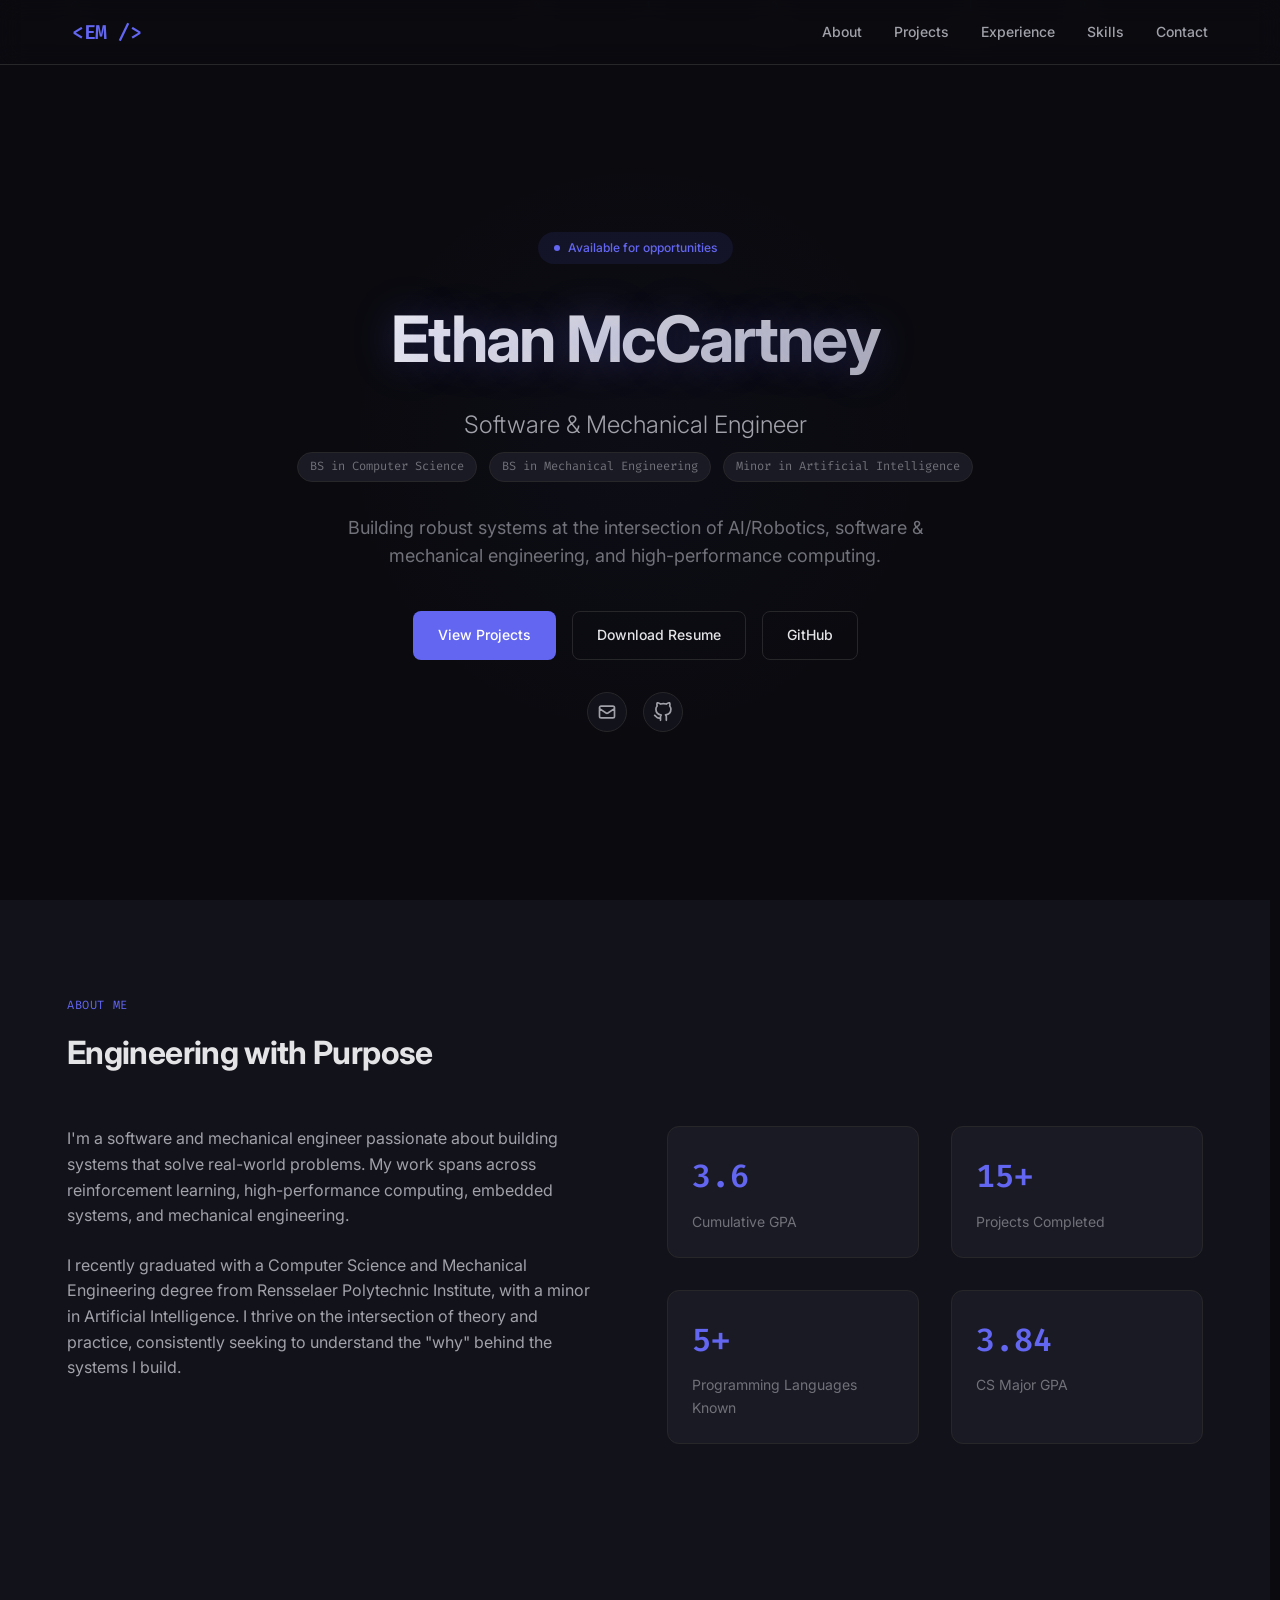
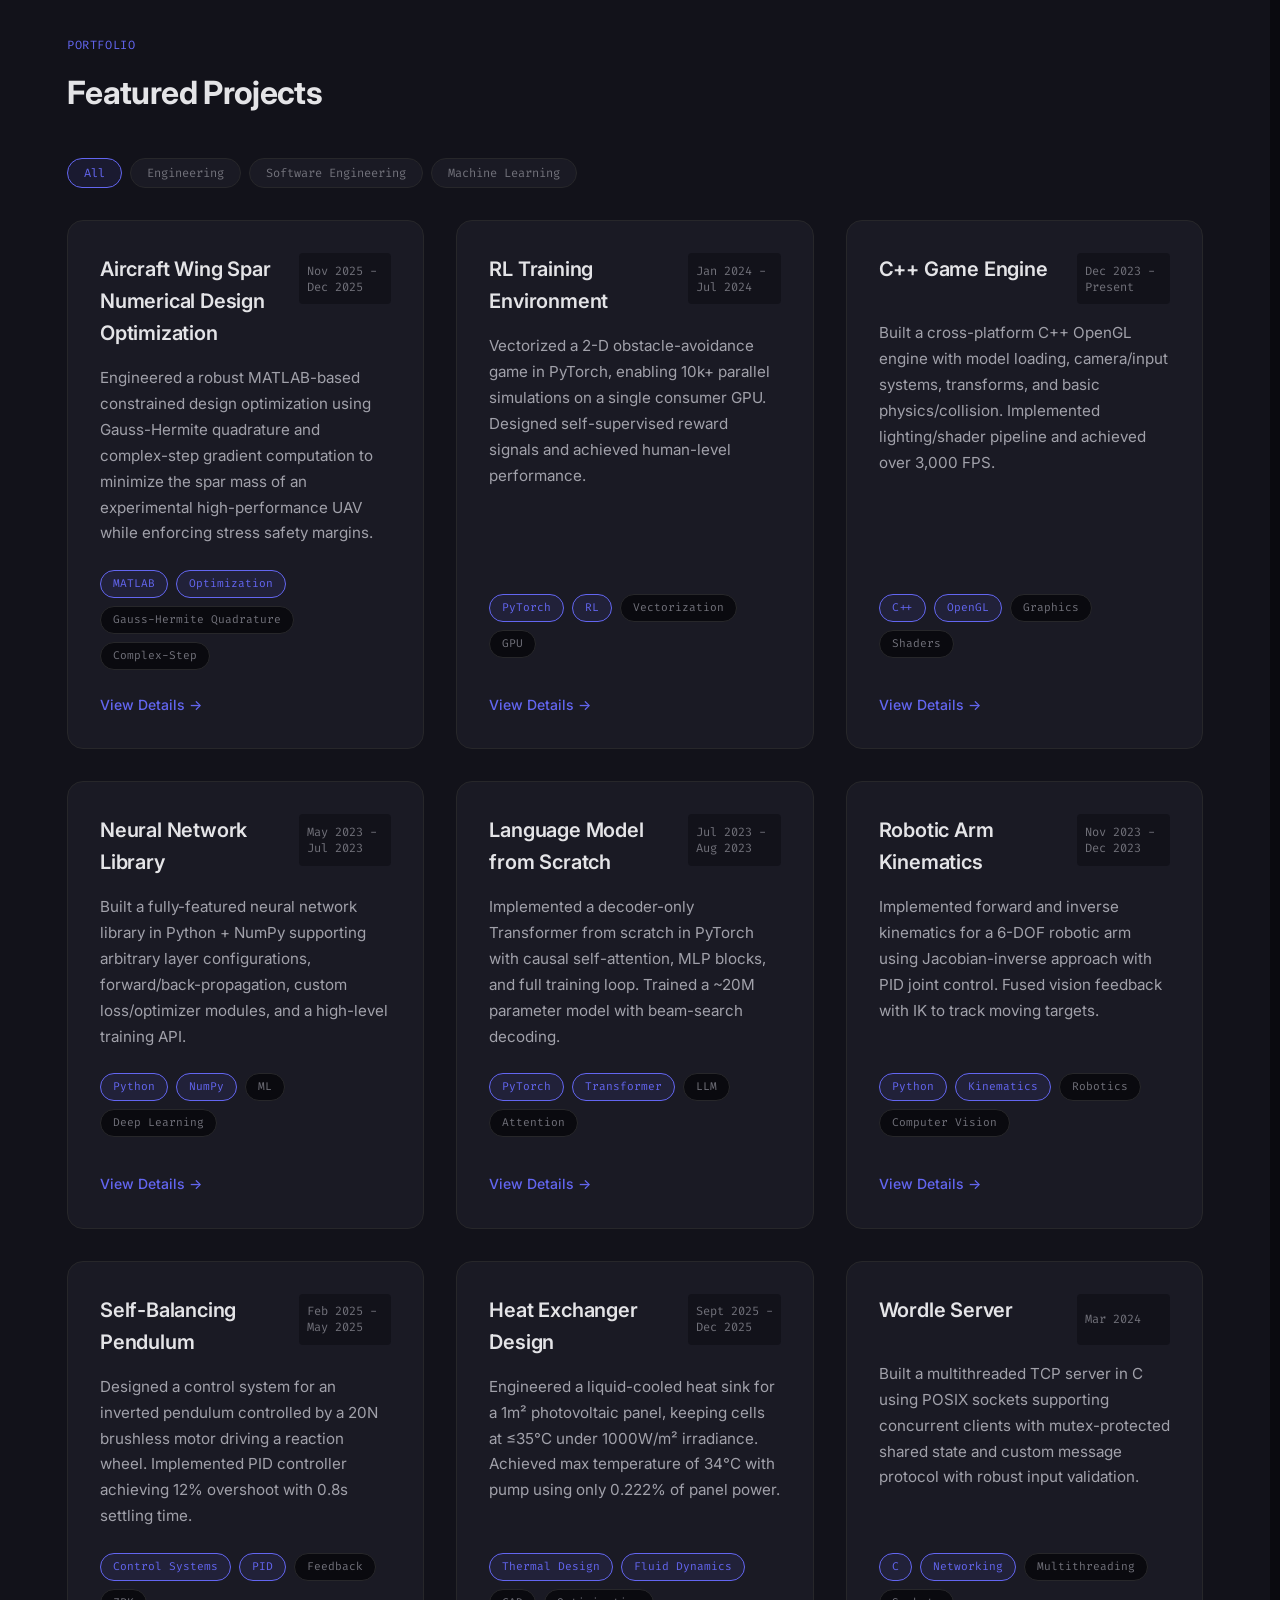
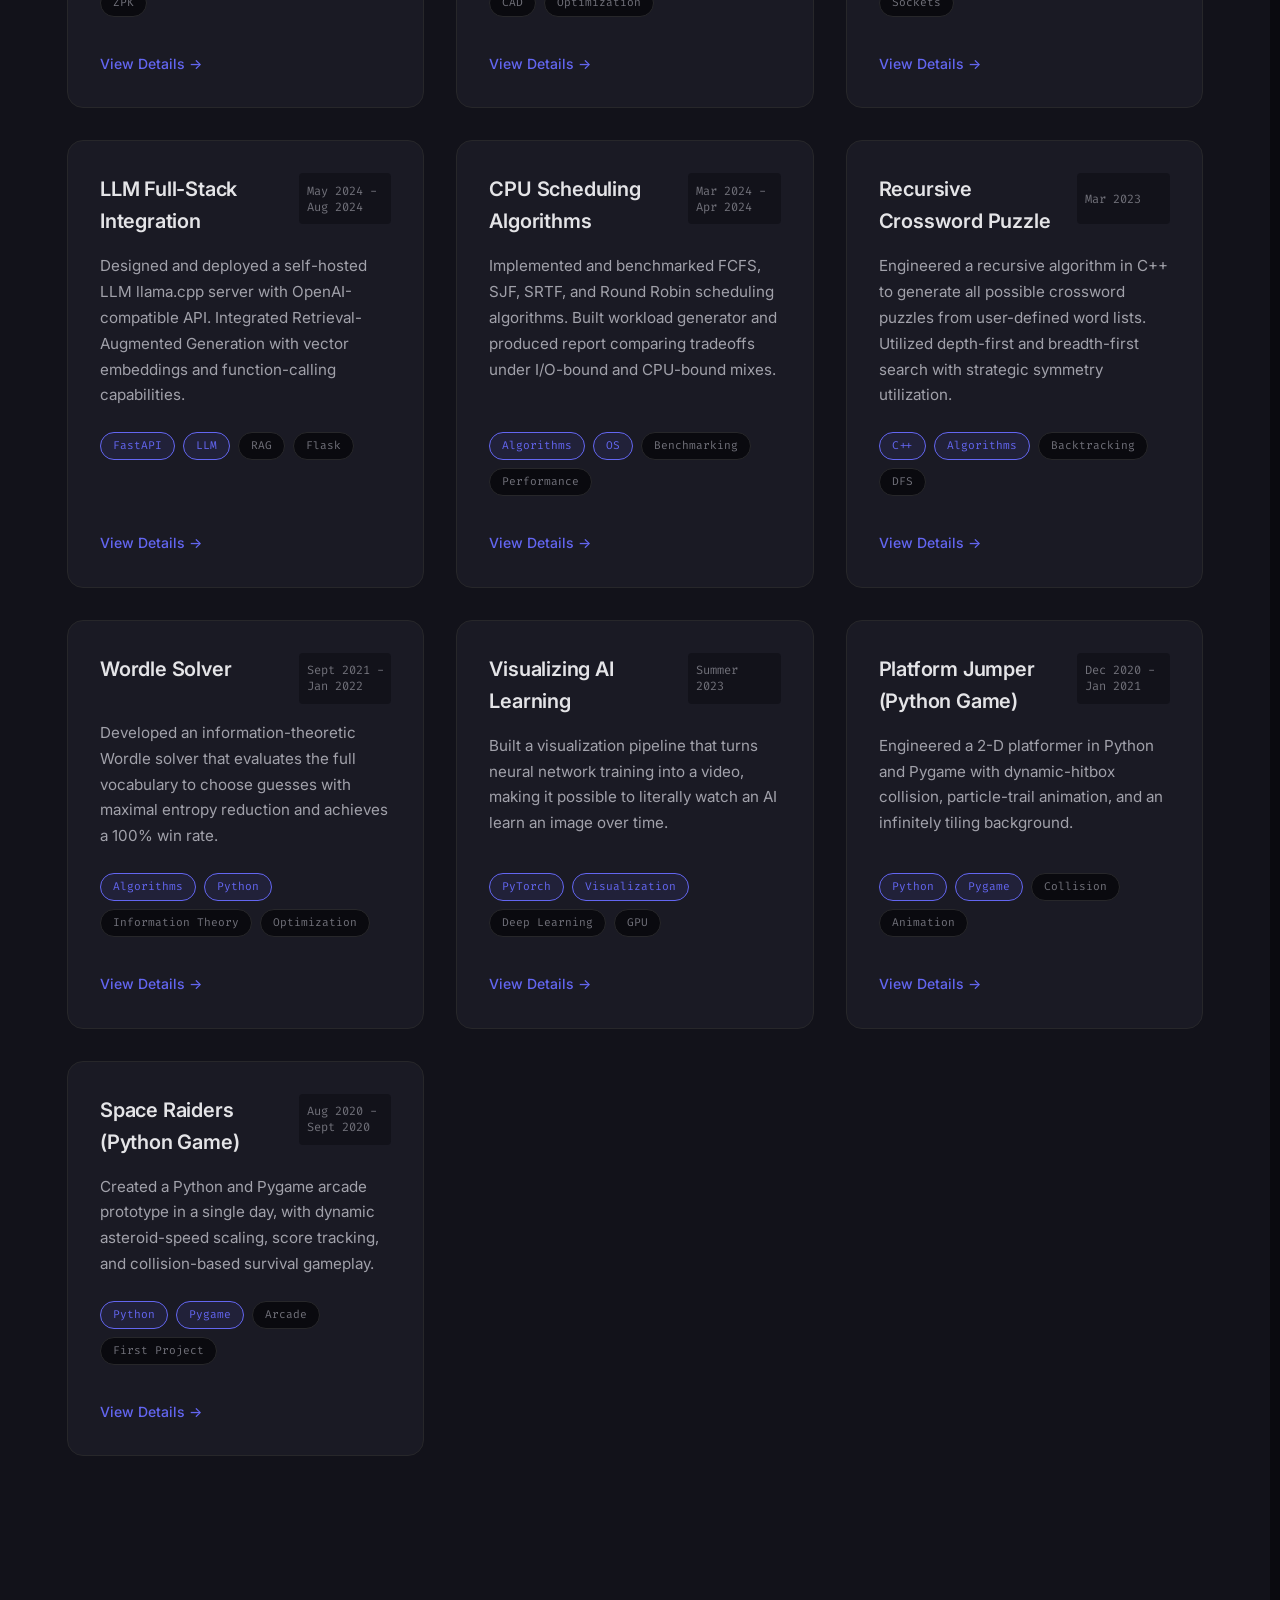
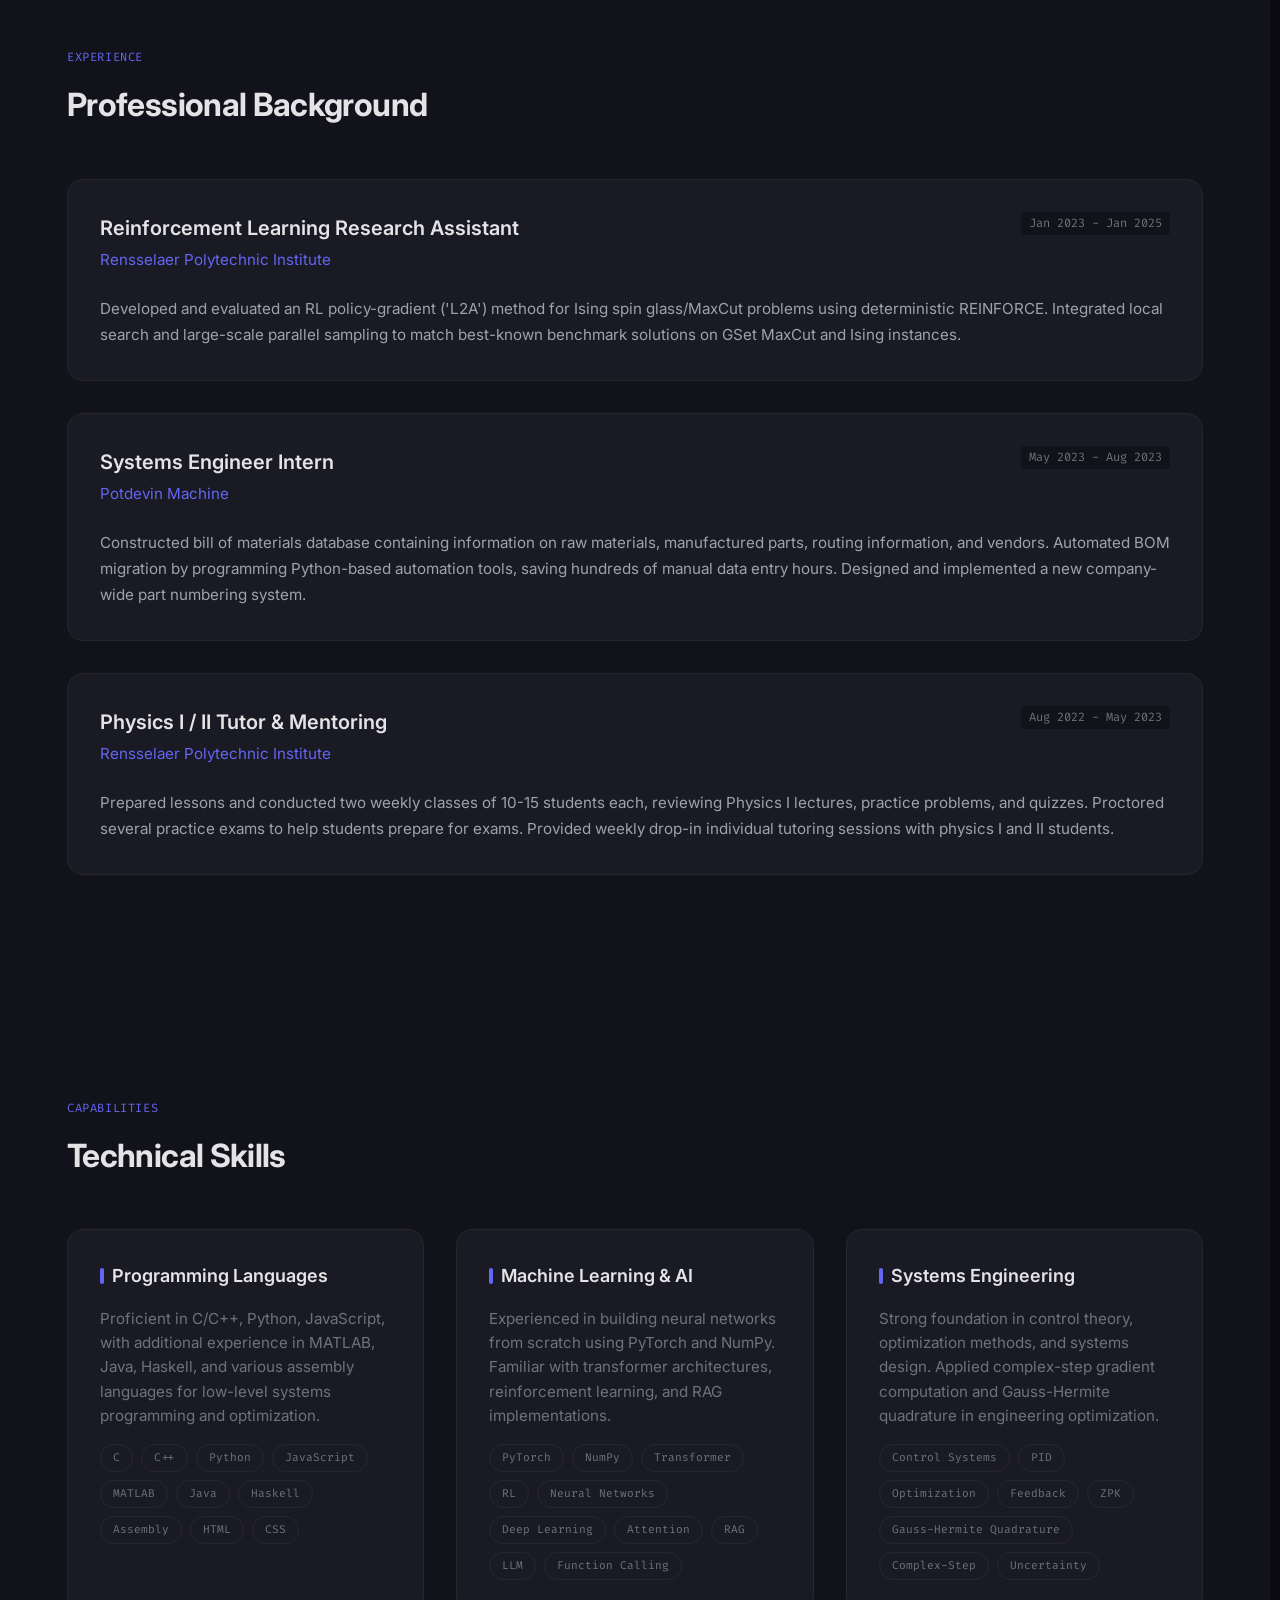
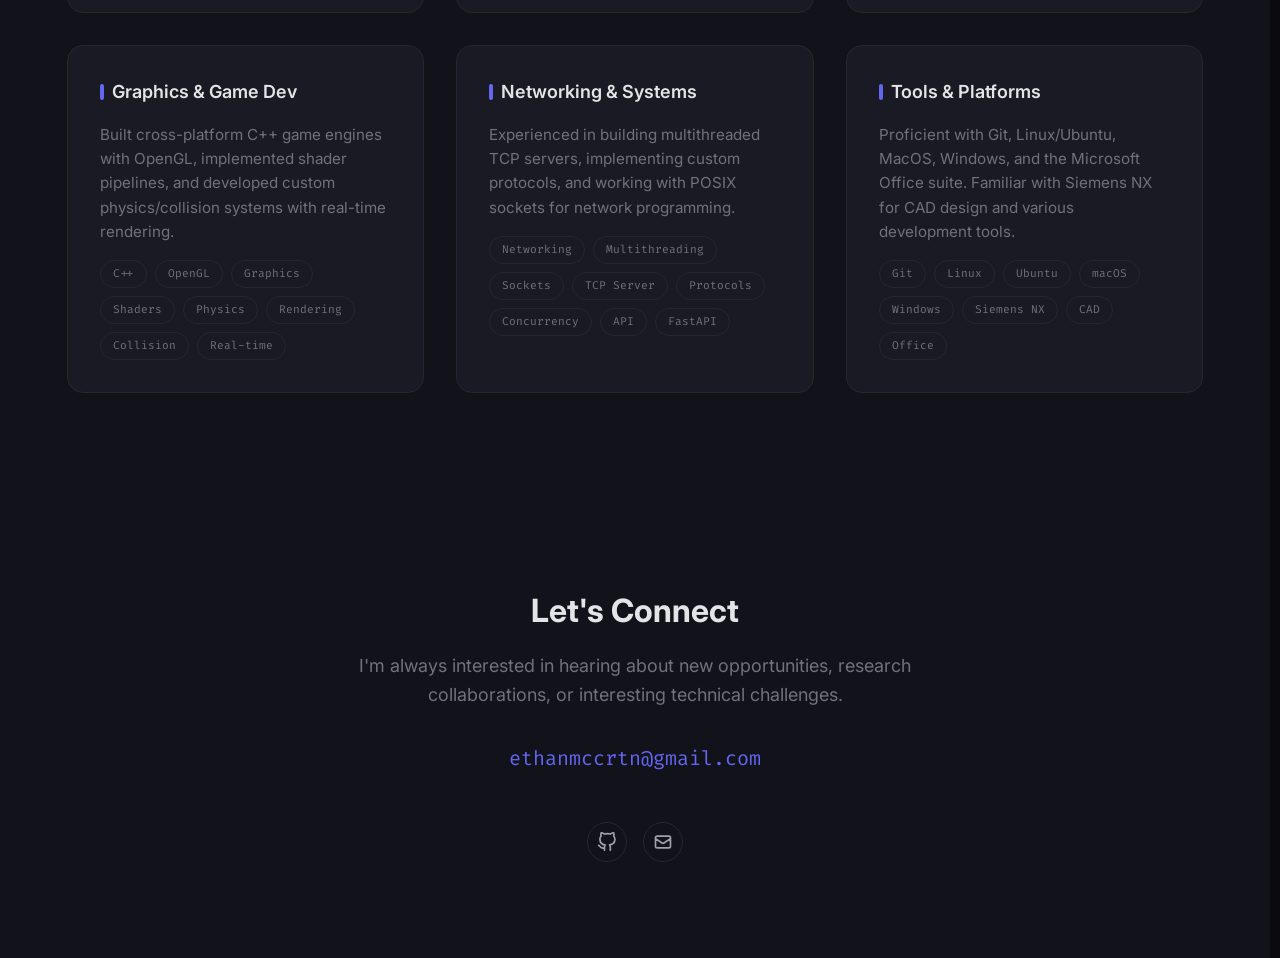
==== index.html @ 1d59587e "updated website" ====
<!DOCTYPE html>
<html lang="en">
<head>
    <meta charset="UTF-8">
    <meta name="viewport" content="width=device-width, initial-scale=1.0">
    <title>Ethan McCartney | Portfolio</title>
    <link rel="preconnect" href="https://fonts.googleapis.com">
    <link rel="preconnect" href="https://fonts.gstatic.com" crossorigin>
    <link href="https://fonts.googleapis.com/css2?family=Inter:wght@300;400;500;600;700&family=Fira+Code:wght@400;500&display=swap" rel="stylesheet">
    <link rel="stylesheet" href="styles.css">
</head>
<body>
    <nav>
        <div class="nav-content">
            <a href="#" class="logo">&lt;EM /&gt;</a>
            <ul class="nav-links">
                <li><a href="#about">About</a></li>
                <li><a href="#projects">Projects</a></li>
                <li><a href="#experience">Experience</a></li>
                <li><a href="#skills">Skills</a></li>
                <li><a href="#contact">Contact</a></li>
            </ul>
        </div>
    </nav>
    <header class="hero">
        <canvas class="hero-canvas" id="matrixCanvas"></canvas>
        <div class="hero-content fade-in">
            <div class="hero-badge">Available for opportunities</div>
            <h1>Ethan McCartney</h1>
            <p class="hero-subtitle">Software & Mechanical Engineer</p>
            <div class="hero-degree">
                <span class="degree-pill">BS in Computer Science</span>
                <span class="degree-pill">BS in Mechanical Engineering</span>
                <span class="degree-pill">Minor in Artificial Intelligence</span>
            </div>
            <p class="hero-description">
                Building robust systems at the intersection of AI/Robotics, software & mechanical engineering, and high-performance computing.
            </p>
            <div class="hero-buttons">
                <a href="#projects" class="btn btn-primary">View Projects</a>
                <a href="resume.pdf" class="btn btn-secondary" download="Resume - Ethan McCartney.pdf">Download Resume</a>
                <a href="https://github.com/Master-Pr0grammer" target="_blank" class="btn btn-secondary">
                    GitHub
                </a>
            </div>
            <div class="social-links">
                <a href="mailto:ethanmccrtn@gmail.com" class="social-link" aria-label="Email">
                    <svg width="20" height="20" fill="none" viewBox="0 0 24 24" stroke="currentColor">
                        <path stroke-linecap="round" stroke-linejoin="round" stroke-width="2" d="M3 8l7.89 5.26a2 2 0 002.22 0L21 8M5 19h14a2 2 0 002-2V7a2 2 0 00-2-2H5a2 2 0 00-2 2v10a2 2 0 002 2z" />
                    </svg>
                </a>
                <a href="https://github.com/Master-Pr0grammer" target="_blank" class="social-link" aria-label="GitHub">
                    <svg width="20" height="20" fill="none" viewBox="0 0 24 24" stroke="currentColor">
                        <path stroke-linecap="round" stroke-linejoin="round" stroke-width="2" d="M9 19c-5 1.5-5-2.5-7-3m14 6v-3.87a3.37 3.37 0 00-.94-2.61c3.14-.35 6.44-1.54 6.44-7A5.44 5.44 0 0020 4.77 5.07 5.07 0 0019.91 1S18.73.65 16 2.48a13.38 13.38 0 00-7 0C6.27.65 5.09 1 5.09 1A5.07 5.07 0 005 4.77a5.44 5.44 0 00-1.5 3.78c0 5.42 3.3 6.61 6.44 7A3.37 3.37 0 009 18.13V22" />
                    </svg>
                </a>
            </div>
        </div>
    </header>
    <section id="about" class="about">
        <div class="container">
            <div class="section-header fade-in">
                <div class="section-label">About Me</div>
                <h2 class="section-title">Engineering with Purpose</h2>
            </div>
            <div class="about-grid">
                <div class="about-content fade-in">
                    <p>
                        I'm a software and mechanical engineer passionate about building systems that solve real-world problems. 
                        My work spans across reinforcement learning, high-performance computing, embedded systems, and mechanical engineering.
                    </p>
                    <p>
                        I recently graduated with a Computer Science and Mechanical Engineering degree from Rensselaer Polytechnic Institute, 
                        with a minor in Artificial Intelligence. I thrive on the intersection of theory and practice, consistently seeking to understand the "why" behind the systems I build.
                    </p>
                </div>
                <div class="about-stats fade-in">
                    <div class="stat-card">
                        <div class="stat-value">3.6</div>
                        <div class="stat-label">Cumulative GPA</div>
                    </div>
                    <div class="stat-card">
                        <div class="stat-value">15+</div>
                        <div class="stat-label">Projects Completed</div>
                    </div>
                    <div class="stat-card">
                        <div class="stat-value">5+</div>
                        <div class="stat-label">Programming Languages Known</div>
                    </div>
                    <div class="stat-card">
                        <div class="stat-value">3.84</div>
                        <div class="stat-label">CS Major GPA</div>
                    </div>
                </div>
            </div>
        </div>
    </section>
    <section id="projects" class="projects">
        <div class="container">
            <div class="projects-header fade-in">
                <div>
                    <div class="section-label">Portfolio</div>
                    <h2 class="section-title">Featured Projects</h2>
                </div>
                <div class="filter-tabs">
                    <button class="filter-btn active" data-filter="all">All</button>
                    <button class="filter-btn" data-filter="engineering">Engineering</button>
                    <button class="filter-btn" data-filter="software">Software Engineering</button>
                    <button class="filter-btn" data-filter="machinelearning">Machine Learning</button>
                </div>
            </div>
            <div class="projects-grid">
                <div class="project-card fade-in project-category engineering" data-project="1" data-category="engineering">
                    <div class="project-header">
                        <h3 class="project-title">Aircraft Wing Spar Numerical Design Optimization</h3>
                        <span class="project-date"><span class="date-line">Nov 2025 -</span><span class="date-line">Dec 2025</span></span>
                    </div>
                    <p class="project-description">
                        Engineered a robust MATLAB-based constrained design optimization using Gauss-Hermite quadrature and complex-step gradient computation to minimize the spar mass of an experimental high-performance UAV while enforcing stress safety margins.
                    </p>
                    <div class="project-tags">
                        <span class="tag highlight">MATLAB</span>
                        <span class="tag highlight">Optimization</span>
                        <span class="tag">Gauss-Hermite Quadrature</span>
                        <span class="tag">Complex-Step</span>
                    </div>
                    <a href="#" class="project-link">View Details →</a>
                </div>
                <div class="project-card fade-in project-category machinelearning" data-project="2" data-category="machinelearning">
                    <div class="project-header">
                        <h3 class="project-title">RL Training Environment</h3>
                        <span class="project-date"><span class="date-line">Jan 2024 -</span><span class="date-line">Jul 2024</span></span>
                    </div>
                    <p class="project-description">
                        Vectorized a 2-D obstacle-avoidance game in PyTorch, enabling 10k+ parallel simulations on a single consumer GPU. Designed self-supervised reward signals and achieved human-level performance.
                    </p>
                    <div class="project-tags">
                        <span class="tag highlight">PyTorch</span>
                        <span class="tag highlight">RL</span>
                        <span class="tag">Vectorization</span>
                        <span class="tag">GPU</span>
                    </div>
                    <a href="#" class="project-link">View Details →</a>
                </div>
                <div class="project-card fade-in project-category software" data-project="3" data-category="software">
                    <div class="project-header">
                        <h3 class="project-title">C++ Game Engine</h3>
                        <span class="project-date"><span class="date-line">Dec 2023 -</span><span class="date-line">Present</span></span>
                    </div>
                    <p class="project-description">
                        Built a cross-platform C++ OpenGL engine with model loading, camera/input systems, transforms, and basic physics/collision. Implemented lighting/shader pipeline and achieved over 3,000 FPS.
                    </p>
                    <div class="project-tags">
                        <span class="tag highlight">C++</span>
                        <span class="tag highlight">OpenGL</span>
                        <span class="tag">Graphics</span>
                        <span class="tag">Shaders</span>
                    </div>
                    <a href="#" class="project-link">View Details →</a>
                </div>
                <div class="project-card fade-in project-category machinelearning" data-project="4" data-category="machinelearning">
                    <div class="project-header">
                        <h3 class="project-title">Neural Network Library</h3>
                        <span class="project-date"><span class="date-line">May 2023 -</span><span class="date-line">Jul 2023</span></span>
                    </div>
                    <p class="project-description">
                        Built a fully-featured neural network library in Python + NumPy supporting arbitrary layer configurations, forward/back-propagation, custom loss/optimizer modules, and a high-level training API.
                    </p>
                    <div class="project-tags">
                        <span class="tag highlight">Python</span>
                        <span class="tag highlight">NumPy</span>
                        <span class="tag">ML</span>
                        <span class="tag">Deep Learning</span>
                    </div>
                    <a href="#" class="project-link">View Details →</a>
                </div>
                <div class="project-card fade-in project-category machinelearning" data-project="5" data-category="machinelearning">
                    <div class="project-header">
                        <h3 class="project-title">Language Model from Scratch</h3>
                        <span class="project-date"><span class="date-line">Jul 2023 -</span><span class="date-line">Aug 2023</span></span>
                    </div>
                    <p class="project-description">
                        Implemented a decoder-only Transformer from scratch in PyTorch with causal self-attention, MLP blocks, and full training loop. Trained a ~20M parameter model with beam-search decoding.
                    </p>
                    <div class="project-tags">
                        <span class="tag highlight">PyTorch</span>
                        <span class="tag highlight">Transformer</span>
                        <span class="tag">LLM</span>
                        <span class="tag">Attention</span>
                    </div>
                    <a href="#" class="project-link">View Details →</a>
                </div>
                <div class="project-card fade-in project-category software engineering" data-project="6" data-category="software engineering">
                    <div class="project-header">
                        <h3 class="project-title">Robotic Arm Kinematics</h3>
                        <span class="project-date"><span class="date-line">Nov 2023 -</span><span class="date-line">Dec 2023</span></span>
                    </div>
                    <p class="project-description">
                        Implemented forward and inverse kinematics for a 6-DOF robotic arm using Jacobian-inverse approach with PID joint control. Fused vision feedback with IK to track moving targets.
                    </p>
                    <div class="project-tags">
                        <span class="tag highlight">Python</span>
                        <span class="tag highlight">Kinematics</span>
                        <span class="tag">Robotics</span>
                        <span class="tag">Computer Vision</span>
                    </div>
                    <a href="#" class="project-link">View Details →</a>
                </div>
                <div class="project-card fade-in project-category engineering" data-project="7" data-category="engineering">
                    <div class="project-header">
                        <h3 class="project-title">Self-Balancing Pendulum</h3>
                        <span class="project-date"><span class="date-line">Feb 2025 -</span><span class="date-line">May 2025</span></span>
                    </div>
                    <p class="project-description">
                        Designed a control system for an inverted pendulum controlled by a 20N brushless motor driving a reaction wheel. Implemented PID controller achieving 12% overshoot with 0.8s settling time.
                    </p>
                    <div class="project-tags">
                        <span class="tag highlight">Control Systems</span>
                        <span class="tag highlight">PID</span>
                        <span class="tag">Feedback</span>
                        <span class="tag">ZPK</span>
                    </div>
                    <a href="#" class="project-link">View Details →</a>
                </div>
                <div class="project-card fade-in project-category engineering" data-project="8" data-category="engineering">
                    <div class="project-header">
                        <h3 class="project-title">Heat Exchanger Design</h3>
                        <span class="project-date"><span class="date-line">Sept 2025 -</span><span class="date-line">Dec 2025</span></span>
                    </div>
                    <p class="project-description">
                        Engineered a liquid-cooled heat sink for a 1m² photovoltaic panel, keeping cells at ≤35°C under 1000W/m² irradiance. Achieved max temperature of 34°C with pump using only 0.222% of panel power.
                    </p>
                    <div class="project-tags">
                        <span class="tag highlight">Thermal Design</span>
                        <span class="tag highlight">Fluid Dynamics</span>
                        <span class="tag">CAD</span>
                        <span class="tag">Optimization</span>
                    </div>
                    <a href="#" class="project-link">View Details →</a>
                </div>
                <div class="project-card fade-in project-category software" data-project="9" data-category="software">
                    <div class="project-header">
                        <h3 class="project-title">Wordle Server</h3>
                        <span class="project-date"><span class="date-line">Mar 2024</span></span>
                    </div>
                    <p class="project-description">
                        Built a multithreaded TCP server in C using POSIX sockets supporting concurrent clients with mutex-protected shared state and custom message protocol with robust input validation.
                    </p>
                    <div class="project-tags">
                        <span class="tag highlight">C</span>
                        <span class="tag highlight">Networking</span>
                        <span class="tag">Multithreading</span>
                        <span class="tag">Sockets</span>
                    </div>
                    <a href="#" class="project-link">View Details →</a>
                </div>
                <div class="project-card fade-in project-category software" data-project="10" data-category="software">
                    <div class="project-header">
                        <h3 class="project-title">LLM Full-Stack Integration</h3>
                        <span class="project-date"><span class="date-line">May 2024 -</span><span class="date-line">Aug 2024</span></span>
                    </div>
                    <p class="project-description">
                        Designed and deployed a self-hosted LLM llama.cpp server with OpenAI-compatible API. Integrated Retrieval-Augmented Generation with vector embeddings and function-calling capabilities.
                    </p>
                    <div class="project-tags">
                        <span class="tag highlight">FastAPI</span>
                        <span class="tag highlight">LLM</span>
                        <span class="tag">RAG</span>
                        <span class="tag">Flask</span>
                    </div>
                    <a href="#" class="project-link">View Details →</a>
                </div>
                <div class="project-card fade-in project-category software" data-project="11" data-category="software">
                    <div class="project-header">
                        <h3 class="project-title">CPU Scheduling Algorithms</h3>
                        <span class="project-date"><span class="date-line">Mar 2024 -</span><span class="date-line">Apr 2024</span></span>
                    </div>
                    <p class="project-description">
                        Implemented and benchmarked FCFS, SJF, SRTF, and Round Robin scheduling algorithms. Built workload generator and produced report comparing tradeoffs under I/O-bound and CPU-bound mixes.
                    </p>
                    <div class="project-tags">
                        <span class="tag highlight">Algorithms</span>
                        <span class="tag highlight">OS</span>
                        <span class="tag">Benchmarking</span>
                        <span class="tag">Performance</span>
                    </div>
                    <a href="#" class="project-link">View Details →</a>
                </div>
                <div class="project-card fade-in project-category software" data-project="12" data-category="software">
                    <div class="project-header">
                        <h3 class="project-title">Recursive Crossword Puzzle</h3>
                        <span class="project-date"><span class="date-line">Mar 2023</span></span>
                    </div>
                    <p class="project-description">
                        Engineered a recursive algorithm in C++ to generate all possible crossword puzzles from user-defined word lists. Utilized depth-first and breadth-first search with strategic symmetry utilization.
                    </p>
                    <div class="project-tags">
                        <span class="tag highlight">C++</span>
                        <span class="tag highlight">Algorithms</span>
                        <span class="tag">Backtracking</span>
                        <span class="tag">DFS</span>
                    </div>
                    <a href="#" class="project-link">View Details →</a>
                </div>
                <div class="project-card fade-in project-category software" data-project="13" data-category="software">
                    <div class="project-header">
                        <h3 class="project-title">Wordle Solver</h3>
                        <span class="project-date"><span class="date-line">Sept 2021 -</span><span class="date-line">Jan 2022</span></span>
                    </div>
                    <p class="project-description">
                        Developed an information-theoretic Wordle solver that evaluates the full vocabulary to choose guesses with maximal entropy reduction and achieves a 100% win rate.
                    </p>
                    <div class="project-tags">
                        <span class="tag highlight">Algorithms</span>
                        <span class="tag highlight">Python</span>
                        <span class="tag">Information Theory</span>
                        <span class="tag">Optimization</span>
                    </div>
                    <a href="#" class="project-link">View Details →</a>
                </div>
                <div class="project-card fade-in project-category machinelearning" data-project="14" data-category="machinelearning">
                    <div class="project-header">
                        <h3 class="project-title">Visualizing AI Learning</h3>
                        <span class="project-date"><span class="date-line">Summer</span><span class="date-line">2023</span></span>
                    </div>
                    <p class="project-description">
                        Built a visualization pipeline that turns neural network training into a video, making it possible to literally watch an AI learn an image over time.
                    </p>
                    <div class="project-tags">
                        <span class="tag highlight">PyTorch</span>
                        <span class="tag highlight">Visualization</span>
                        <span class="tag">Deep Learning</span>
                        <span class="tag">GPU</span>
                    </div>
                    <a href="#" class="project-link">View Details →</a>
                </div>
                <div class="project-card fade-in project-category software" data-project="15" data-category="software">
                    <div class="project-header">
                        <h3 class="project-title">Platform Jumper (Python Game)</h3>
                        <span class="project-date"><span class="date-line">Dec 2020 -</span><span class="date-line">Jan 2021</span></span>
                    </div>
                    <p class="project-description">
                        Engineered a 2-D platformer in Python and Pygame with dynamic-hitbox collision, particle-trail animation, and an infinitely tiling background.
                    </p>
                    <div class="project-tags">
                        <span class="tag highlight">Python</span>
                        <span class="tag highlight">Pygame</span>
                        <span class="tag">Collision</span>
                        <span class="tag">Animation</span>
                    </div>
                    <a href="#" class="project-link">View Details →</a>
                </div>
                <div class="project-card fade-in project-category software" data-project="16" data-category="software">
                    <div class="project-header">
                        <h3 class="project-title">Space Raiders (Python Game)</h3>
                        <span class="project-date"><span class="date-line">Aug 2020 -</span><span class="date-line">Sept 2020</span></span>
                    </div>
                    <p class="project-description">
                        Created a Python and Pygame arcade prototype in a single day, with dynamic asteroid-speed scaling, score tracking, and collision-based survival gameplay.
                    </p>
                    <div class="project-tags">
                        <span class="tag highlight">Python</span>
                        <span class="tag highlight">Pygame</span>
                        <span class="tag">Arcade</span>
                        <span class="tag">First Project</span>
                    </div>
                    <a href="#" class="project-link">View Details →</a>
                </div>
            </div>
        </div>
    </section>
    <section id="experience" class="experience">
        <div class="container">
            <div class="section-header fade-in">
                <div class="section-label">Experience</div>
                <h2 class="section-title">Professional Background</h2>
            </div>
            <div class="experience-item fade-in">
                <div class="experience-header">
                    <div>
                        <h3 class="experience-title">Reinforcement Learning Research Assistant</h3>
                        <p class="experience-company">Rensselaer Polytechnic Institute</p>
                    </div>
                    <span class="experience-date">Jan 2023 - Jan 2025</span>
                </div>
                <p class="experience-description">
                    Developed and evaluated an RL policy-gradient ('L2A') method for Ising spin glass/MaxCut problems using deterministic REINFORCE. Integrated local search and large-scale parallel sampling to match best-known benchmark solutions on GSet MaxCut and Ising instances.
                </p>
            </div>
            <div class="experience-item fade-in">
                <div class="experience-header">
                    <div>
                        <h3 class="experience-title">Systems Engineer Intern</h3>
                        <p class="experience-company">Potdevin Machine</p>
                    </div>
                    <span class="experience-date">May 2023 - Aug 2023</span>
                </div>
                <p class="experience-description">
                    Constructed bill of materials database containing information on raw materials, manufactured parts, routing information, and vendors. Automated BOM migration by programming Python-based automation tools, saving hundreds of manual data entry hours. Designed and implemented a new company-wide part numbering system.
                </p>
            </div>
            <div class="experience-item fade-in">
                <div class="experience-header">
                    <div>
                        <h3 class="experience-title">Physics I / II Tutor & Mentoring</h3>
                        <p class="experience-company">Rensselaer Polytechnic Institute</p>
                    </div>
                    <span class="experience-date">Aug 2022 - May 2023</span>
                </div>
                <p class="experience-description">
                    Prepared lessons and conducted two weekly classes of 10-15 students each, reviewing Physics I lectures, practice problems, and quizzes. Proctored several practice exams to help students prepare for exams. Provided weekly drop-in individual tutoring sessions with physics I and II students.
                </p>
            </div>
        </div>
    </section>
    <section id="skills" class="skills">
        <div class="container">
            <div class="section-header fade-in">
                <div class="section-label">Capabilities</div>
                <h2 class="section-title">Technical Skills</h2>
            </div>
            <div class="skills-grid">
                <div class="skill-category fade-in">
                    <h3>Programming Languages</h3>
                    <p>Proficient in C/C++, Python, JavaScript, with additional experience in MATLAB, Java, Haskell, and various assembly languages for low-level systems programming and optimization.</p>
                    <div class="skill-pills">
                        <span class="skill-pill">C</span>
                        <span class="skill-pill">C++</span>
                        <span class="skill-pill">Python</span>
                        <span class="skill-pill">JavaScript</span>
                        <span class="skill-pill">MATLAB</span>
                        <span class="skill-pill">Java</span>
                        <span class="skill-pill">Haskell</span>
                        <span class="skill-pill">Assembly</span>
                        <span class="skill-pill">HTML</span>
                        <span class="skill-pill">CSS</span>
                    </div>
                </div>
                <div class="skill-category fade-in">
                    <h3>Machine Learning & AI</h3>
                    <p>Experienced in building neural networks from scratch using PyTorch and NumPy. Familiar with transformer architectures, reinforcement learning, and RAG implementations.</p>
                    <div class="skill-pills">
                        <span class="skill-pill">PyTorch</span>
                        <span class="skill-pill">NumPy</span>
                        <span class="skill-pill">Transformer</span>
                        <span class="skill-pill">RL</span>
                        <span class="skill-pill">Neural Networks</span>
                        <span class="skill-pill">Deep Learning</span>
                        <span class="skill-pill">Attention</span>
                        <span class="skill-pill">RAG</span>
                        <span class="skill-pill">LLM</span>
                        <span class="skill-pill">Function Calling</span>
                    </div>
                </div>
                <div class="skill-category fade-in">
                    <h3>Systems Engineering</h3>
                    <p>Strong foundation in control theory, optimization methods, and systems design. Applied complex-step gradient computation and Gauss-Hermite quadrature in engineering optimization.</p>
                    <div class="skill-pills">
                        <span class="skill-pill">Control Systems</span>
                        <span class="skill-pill">PID</span>
                        <span class="skill-pill">Optimization</span>
                        <span class="skill-pill">Feedback</span>
                        <span class="skill-pill">ZPK</span>
                        <span class="skill-pill">Gauss-Hermite Quadrature</span>
                        <span class="skill-pill">Complex-Step</span>
                        <span class="skill-pill">Uncertainty</span>
                    </div>
                </div>
                <div class="skill-category fade-in">
                    <h3>Graphics & Game Dev</h3>
                    <p>Built cross-platform C++ game engines with OpenGL, implemented shader pipelines, and developed custom physics/collision systems with real-time rendering.</p>
                    <div class="skill-pills">
                        <span class="skill-pill">C++</span>
                        <span class="skill-pill">OpenGL</span>
                        <span class="skill-pill">Graphics</span>
                        <span class="skill-pill">Shaders</span>
                        <span class="skill-pill">Physics</span>
                        <span class="skill-pill">Rendering</span>
                        <span class="skill-pill">Collision</span>
                        <span class="skill-pill">Real-time</span>
                    </div>
                </div>
                <div class="skill-category fade-in">
                    <h3>Networking & Systems</h3>
                    <p>Experienced in building multithreaded TCP servers, implementing custom protocols, and working with POSIX sockets for network programming.</p>
                    <div class="skill-pills">
                        <span class="skill-pill">Networking</span>
                        <span class="skill-pill">Multithreading</span>
                        <span class="skill-pill">Sockets</span>
                        <span class="skill-pill">TCP Server</span>
                        <span class="skill-pill">Protocols</span>
                        <span class="skill-pill">Concurrency</span>
                        <span class="skill-pill">API</span>
                        <span class="skill-pill">FastAPI</span>
                    </div>
                </div>
                <div class="skill-category fade-in">
                    <h3>Tools & Platforms</h3>
                    <p>Proficient with Git, Linux/Ubuntu, MacOS, Windows, and the Microsoft Office suite. Familiar with Siemens NX for CAD design and various development tools.</p>
                    <div class="skill-pills">
                        <span class="skill-pill">Git</span>
                        <span class="skill-pill">Linux</span>
                        <span class="skill-pill">Ubuntu</span>
                        <span class="skill-pill">macOS</span>
                        <span class="skill-pill">Windows</span>
                        <span class="skill-pill">Siemens NX</span>
                        <span class="skill-pill">CAD</span>
                        <span class="skill-pill">Office</span>
                    </div>
                </div>
            </div>
        </div>
    </section>
    <section id="contact" class="contact">
        <div class="container fade-in">
            <h2>Let's Connect</h2>
            <p>
                I'm always interested in hearing about new opportunities, research collaborations, or interesting technical challenges.
            </p>
            <a href="mailto:ethanmccrtn@gmail.com" class="contact-email">ethanmccrtn@gmail.com</a>
            <div class="social-links" style="justify-content: center;">
                <a href="https://github.com/Master-Pr0grammer" target="_blank" class="social-link" aria-label="GitHub">
                    <svg width="20" height="20" fill="none" viewBox="0 0 24 24" stroke="currentColor">
                        <path stroke-linecap="round" stroke-linejoin="round" stroke-width="2" d="M9 19c-5 1.5-5-2.5-7-3m14 6v-3.87a3.37 3.37 0 00-.94-2.61c3.14-.35 6.44-1.54 6.44-7A5.44 5.44 0 0020 4.77 5.07 5.07 0 0019.91 1S18.73.65 16 2.48a13.38 13.38 0 00-7 0C6.27.65 5.09 1 5.09 1A5.07 5.07 0 005 4.77a5.44 5.44 0 00-1.5 3.78c0 5.42 3.3 6.61 6.44 7A3.37 3.37 0 009 18.13V22" />
                    </svg>
                </a>
                <a href="mailto:ethanmccrtn@gmail.com" class="social-link" aria-label="Email">
                    <svg width="20" height="20" fill="none" viewBox="0 0 24 24" stroke="currentColor">
                        <path stroke-linecap="round" stroke-linejoin="round" stroke-width="2" d="M3 8l7.89 5.26a2 2 0 002.22 0L21 8M5 19h14a2 2 0 002-2V7a2 2 0 00-2-2H5a2 2 0 00-2 2v10a2 2 0 002 2z" />
                    </svg>
                </a>
            </div>
        </div>
    </section>
    <!-- Modal -->
    <div class="modal-overlay" id="modalOverlay">
        <div class="modal">
            <div class="modal-header">
                <button class="modal-close" id="modalClose">
                    <svg fill="none" viewBox="0 0 24 24" stroke="currentColor">
                        <path stroke-linecap="round" stroke-linejoin="round" stroke-width="2" d="M6 18L18 6M6 6l12 12" />
                    </svg>
                </button>
                <h2 class="modal-title" id="modalTitle">Project Title</h2>
                <span class="modal-date" id="modalDate">Date</span>
            </div>
            <div class="modal-body">
                <div class="modal-section">
                    <span class="modal-section-title">Overview</span>
                    <p class="modal-description" id="modalDescription">Project description goes here.</p>
                </div>
                <div class="modal-section modal-media" id="modalMedia"></div>
                <div class="modal-section">
                    <span class="modal-section-title">Technical Details</span>
                    <ul class="modal-technical" id="modalTechnical">
                        <li>Technical detail 1</li>
                        <li>Technical detail 2</li>
                        <li>Technical detail 3</li>
                    </ul>
                </div>
                <div class="modal-section modal-links-section" id="modalLinks"></div>
            </div>
            <div class="modal-footer" id="modalFooter">
                <span class="tag highlight">Tag</span>
                <span class="tag highlight">Tag</span>
                <span class="tag highlight">Tag</span>
            </div>
        </div>
    </div>
    <script src="script.js"></script>
</body>
</html>
---- styles.css ----
* {
            margin: 0;
            padding: 0;
            box-sizing: border-box;
        }
        :root {
            --bg-primary: #0a0a0f;
            --bg-secondary: #12121a;
            --bg-tertiary: #1a1a24;
            --text-primary: #e4e4e7;
            --text-secondary: #a1a1aa;
            --text-muted: #71717a;
            --accent: #6366f1;
            --accent-hover: #818cf8;
            --accent-light: rgba(99, 102, 241, 0.1);
            --border: #27272a;
            --card-shadow: 0 4px 20px rgba(0, 0, 0, 0.4);
            --transition: all 0.3s cubic-bezier(0.4, 0, 0.2, 1);
        }
        html {
            scroll-behavior: smooth;
            scrollbar-gutter: stable;
            scrollbar-width: thin;
            scrollbar-color: var(--border) var(--bg-primary);
        }
        ::-webkit-scrollbar {
            width: 10px;
        }
        ::-webkit-scrollbar-track {
            background: var(--bg-primary);
        }
        ::-webkit-scrollbar-thumb {
            background: var(--border);
            border: 2px solid var(--bg-primary);
            border-radius: 8px;
        }
        ::-webkit-scrollbar-thumb:hover {
            background: var(--text-muted);
        }
        body {
            font-family: 'Inter', -apple-system, BlinkMacSystemFont, sans-serif;
            background: var(--bg-primary);
            color: var(--text-primary);
            line-height: 1.6;
            overflow-x: hidden;
        }
        .container {
            max-width: 1200px;
            margin: 0 auto;
            padding: 0 2rem;
        }
        /* Navigation */
        nav {
            position: fixed;
            top: 0;
            left: 0;
            right: 0;
            z-index: 1000;
            background: rgba(10, 10, 15, 0.8);
            backdrop-filter: blur(12px);
            border-bottom: 1px solid var(--border);
        }
        .nav-content {
            max-width: 1200px;
            margin: 0 auto;
            padding: 1rem 2rem;
            display: flex;
            justify-content: space-between;
            align-items: center;
        }
        .logo {
            font-family: 'Fira Code', monospace;
            font-size: 1.25rem;
            font-weight: 600;
            color: var(--accent);
            text-decoration: none;
            letter-spacing: -0.02em;
        }
        .nav-links {
            display: flex;
            gap: 2rem;
            list-style: none;
        }
        .nav-links a {
            color: var(--text-secondary);
            text-decoration: none;
            font-size: 0.875rem;
            font-weight: 500;
            transition: var(--transition);
        }
        .nav-links a:hover {
            color: var(--accent);
        }
        /* Hero Section */
        .hero {
            min-height: 100vh;
            display: flex;
            align-items: center;
            justify-content: center;
            text-align: center;
            padding: 8rem 0 4rem;
            position: relative;
            overflow: hidden;
        }
        .hero-canvas {
            position: absolute;
            top: 0;
            left: 0;
            width: 100%;
            height: 100%;
            z-index: 0;
            opacity: 0.22;
        }
        .hero::before {
            content: '';
            position: absolute;
            top: 50%;
            left: 50%;
            transform: translate(-50%, -50%);
            width: 600px;
            height: 600px;
            background: radial-gradient(circle, var(--accent-light) 0%, transparent 70%);
            opacity: 0.3;
            pointer-events: none;
            z-index: 0;
        }
        .hero-content {
            position: relative;
            z-index: 1;
            max-width: 800px;
        }
        .hero-badge {
            display: inline-flex;
            align-items: center;
            gap: 0.5rem;
            padding: 0.375rem 1rem;
            background: var(--accent-light);
            border-radius: 99px;
            font-size: 0.75rem;
            font-weight: 500;
            color: var(--accent);
            margin-bottom: 1.5rem;
        }
        .hero-badge::before {
            content: '';
            width: 6px;
            height: 6px;
            background: var(--accent);
            border-radius: 50%;
            animation: pulse 2s ease-in-out infinite;
        }
        @keyframes pulse {
            0%, 100% { opacity: 1; }
            50% { opacity: 0.5; }
        }
        .hero h1 {
            font-size: clamp(2.5rem, 5vw, 4rem);
            font-weight: 700;
            letter-spacing: -0.03em;
            margin-bottom: 1rem;
            background: linear-gradient(135deg, #fff 0%, var(--text-secondary) 100%);
            -webkit-background-clip: text;
            -webkit-text-fill-color: transparent;
            background-clip: text;
            text-shadow: 0 0 40px rgba(99, 102, 241, 0.3);
        }
        .hero-subtitle {
            font-size: clamp(1.125rem, 2vw, 1.5rem);
            font-weight: 300;
            margin-bottom: 0.5rem;
            color: var(--text-secondary);
        }
        .hero-degree {
            font-size: 1rem;
            color: var(--text-muted);
            margin-bottom: 2rem;
            font-weight: 400;
            flex-wrap: wrap;
            display: flex;
            gap: 0.75rem;
            justify-content: center;
        }
        .degree-pill {
            font-family: 'Fira Code', monospace;
            font-size: 0.75rem;
            padding: 0.25rem 0.75rem;
            background: var(--bg-tertiary);
            border: 1px solid var(--border);
            border-radius: 99px;
            color: var(--text-muted);
            transition: var(--transition);
        }
        .degree-pill:hover {
            background: var(--accent-light);
            border-color: var(--accent);
            color: var(--accent);
            box-shadow: 0 0 15px rgba(99, 102, 241, 0.3);
        }
        .hero-description {
            font-size: 1.125rem;
            color: var(--text-muted);
            max-width: 600px;
            margin: 0 auto 2.5rem;
            font-weight: 400;
        }
        .hero-buttons {
            display: flex;
            gap: 1rem;
            justify-content: center;
            flex-wrap: wrap;
        }
        .btn {
            display: inline-flex;
            align-items: center;
            gap: 0.5rem;
            padding: 0.75rem 1.5rem;
            border-radius: 8px;
            font-size: 0.875rem;
            font-weight: 500;
            text-decoration: none;
            transition: var(--transition);
        }
        .btn-primary {
            background: var(--accent);
            color: white;
            border: 1px solid transparent;
        }
        .btn-primary:hover {
            background: var(--accent-hover);
            transform: translateY(-2px);
            box-shadow: 0 4px 20px rgba(99, 102, 241, 0.3);
        }
        .btn-secondary {
            background: transparent;
            color: var(--text-primary);
            border: 1px solid var(--border);
        }
        .btn-secondary:hover {
            background: var(--bg-tertiary);
            border-color: var(--text-secondary);
        }
        .social-links {
            display: flex;
            gap: 1rem;
            margin-top: 2rem;
            justify-content: center;
        }
        .social-link {
            display: flex;
            align-items: center;
            justify-content: center;
            width: 40px;
            height: 40px;
            border-radius: 50%;
            background: var(--bg-secondary);
            border: 1px solid var(--border);
            color: var(--text-secondary);
            text-decoration: none;
            transition: var(--transition);
        }
        .social-link:hover {
            background: var(--accent-light);
            color: var(--accent);
            border-color: var(--accent);
        }
        /* Sections */
        section {
            padding: 6rem 0;
        }
        .section-header {
            margin-bottom: 3rem;
        }
        .section-label {
            font-family: 'Fira Code', monospace;
            font-size: 0.75rem;
            text-transform: uppercase;
            letter-spacing: 0.05em;
            color: var(--accent);
            margin-bottom: 0.75rem;
        }
        .section-title {
            font-size: 2rem;
            font-weight: 700;
            letter-spacing: -0.02em;
            margin-bottom: 1rem;
        }
        .section-description {
            font-size: 1.125rem;
            color: var(--text-muted);
            max-width: 600px;
        }
        /* About Section */
        .about {
            background: var(--bg-secondary);
        }
        .about-grid {
            display: grid;
            grid-template-columns: 1fr 1fr;
            gap: 4rem;
            align-items: start;
        }
        .about-content p {
            color: var(--text-secondary);
            margin-bottom: 1.5rem;
            font-size: 1rem;
        }
        .about-stats {
            display: grid;
            grid-template-columns: repeat(2, 1fr);
            gap: 2rem;
        }
        .stat-card {
            background: var(--bg-tertiary);
            border: 1px solid var(--border);
            border-radius: 12px;
            padding: 1.5rem;
        }
        .stat-value {
            font-family: 'Fira Code', monospace;
            font-size: 2rem;
            font-weight: 600;
            color: var(--accent);
            margin-bottom: 0.5rem;
        }
        .stat-label {
            font-size: 0.875rem;
            color: var(--text-muted);
        }
        /* Projects Section */
        .projects {
            background: var(--bg-secondary);
        }
        .projects-header {
            display: flex;
            flex-direction: column;
            align-items: flex-start;
            gap: 1.5rem;
            margin-bottom: 2rem;
            flex-wrap: wrap;
        }
        .projects-header h2 {
            font-size: 2rem;
            font-weight: 700;
            letter-spacing: -0.02em;
        }
        .projects-header .section-description {
            max-width: 100%;
        }
        .filter-tabs {
            display: flex;
            gap: 0.5rem;
            flex-wrap: wrap;
        }
        .filter-btn {
            font-family: 'Fira Code', monospace;
            font-size: 0.75rem;
            padding: 0.375rem 1rem;
            background: var(--bg-tertiary);
            border: 1px solid var(--border);
            border-radius: 99px;
            color: var(--text-muted);
            cursor: pointer;
            transition: var(--transition);
        }
        .filter-btn:hover {
            border-color: var(--accent);
            color: var(--accent);
        }
        .filter-btn.active {
            background: var(--accent-light);
            border-color: var(--accent);
            color: var(--accent);
        }
        .projects-grid {
            display: grid;
            grid-template-columns: repeat(auto-fill, minmax(350px, 1fr));
            gap: 2rem;
        }
        .project-card {
            background: var(--bg-tertiary);
            border: 1px solid var(--border);
            border-radius: 16px;
            padding: 2rem;
            transition: var(--transition);
            position: relative;
            overflow: hidden;
            display: none;
        }
        .project-card.visible {
            display: flex;
            flex-direction: column;
        }
        .project-card::before {
            content: '';
            position: absolute;
            top: 0;
            left: 0;
            right: 0;
            height: 2px;
            background: linear-gradient(90deg, var(--accent), transparent);
            transform: translateX(-100%);
            transition: var(--transition);
        }
        .project-card:hover {
            transform: translateY(-4px);
            box-shadow: var(--card-shadow);
            border-color: var(--accent);
        }
        .project-card:hover::before {
            transform: translateX(0);
        }
        .project-header {
            display: grid;
            grid-template-columns: minmax(0, 1fr) 5.8rem;
            gap: 0.75rem;
            align-items: start;
            margin-bottom: 1rem;
        }
        .project-title {
            font-size: 1.25rem;
            font-weight: 600;
            letter-spacing: -0.01em;
            margin-bottom: 0;
        }
        .project-date {
            font-family: 'Fira Code', monospace;
            font-size: 0.75rem;
            color: var(--text-muted);
            padding: 0.35rem 0.5rem;
            background: var(--bg-secondary);
            border-radius: 4px;
            display: grid;
            align-content: center;
            justify-self: end;
            min-height: 3.2rem;
            width: 5.8rem;
            line-height: 1.35;
            white-space: nowrap;
        }
        .project-date .date-line {
            display: block;
        }
        .project-description {
            color: var(--text-secondary);
            font-size: 0.95rem;
            line-height: 1.7;
            margin-bottom: 1.5rem;
            flex-grow: 1;
        }
        .project-tags {
            display: flex;
            flex-wrap: wrap;
            gap: 0.5rem;
            margin-bottom: 1.5rem;
            margin-top: auto;
            min-height: 4.75rem;
            align-content: flex-start;
        }
        .tag {
            font-family: 'Fira Code', monospace;
            font-size: 0.7rem;
            padding: 0.25rem 0.75rem;
            background: var(--bg-primary);
            border-radius: 99px;
            color: var(--text-muted);
            border: 1px solid var(--border);
        }
        .tag.highlight {
            background: var(--accent-light);
            border-color: var(--accent);
            color: var(--accent);
        }
        .project-link {
            display: inline-flex;
            align-items: center;
            gap: 0.5rem;
            font-size: 0.875rem;
            font-weight: 500;
            color: var(--accent);
            text-decoration: none;
        }
        .project-link:hover {
            gap: 0.75rem;
            text-decoration: underline;
        }
        /* Modal */
        .modal-overlay {
            position: fixed;
            top: 0;
            left: 0;
            right: 0;
            bottom: 0;
            background: rgba(0, 0, 0, 0.8);
            backdrop-filter: blur(8px);
            z-index: 2000;
            display: flex;
            align-items: center;
            justify-content: center;
            opacity: 0;
            pointer-events: none;
            transition: opacity 0.3s ease;
        }
        .modal-overlay.active {
            opacity: 1;
            pointer-events: auto;
        }
        .modal {
            background: var(--bg-secondary);
            border: 1px solid var(--border);
            border-radius: 20px;
            max-width: 700px;
            width: 90%;
            max-height: 90vh;
            overflow-y: auto;
            position: relative;
            transform: scale(0.9);
            transition: transform 0.3s ease;
            scrollbar-width: thin;
            scrollbar-color: var(--border) transparent;
        }
        .modal::-webkit-scrollbar {
            width: 10px;
        }
        .modal::-webkit-scrollbar-track {
            background: transparent;
        }
        .modal::-webkit-scrollbar-thumb {
            background: var(--border);
            border: 2px solid var(--bg-secondary);
            border-radius: 8px;
        }
        .modal::-webkit-scrollbar-thumb:hover {
            background: var(--text-muted);
        }
        .modal-overlay.active .modal {
            transform: scale(1);
        }
        .modal-header {
            padding: 2rem;
            border-bottom: 1px solid var(--border);
            position: sticky;
            top: 0;
            background: var(--bg-secondary);
            z-index: 10;
        }
        .modal-title {
            font-size: 1.5rem;
            font-weight: 700;
            margin-bottom: 0.5rem;
            letter-spacing: -0.02em;
        }
        .modal-date {
            font-family: 'Fira Code', monospace;
            font-size: 0.75rem;
            color: var(--accent);
            padding: 0.125rem 0.5rem;
            background: var(--accent-light);
            border-radius: 4px;
            display: inline-block;
            margin-bottom: 1rem;
        }
        .modal-close {
            position: absolute;
            top: 1.5rem;
            right: 1.5rem;
            width: 36px;
            height: 36px;
            border-radius: 50%;
            background: var(--bg-tertiary);
            border: 1px solid var(--border);
            color: var(--text-muted);
            display: flex;
            align-items: center;
            justify-content: center;
            cursor: pointer;
            transition: var(--transition);
        }
        .modal-close:hover {
            background: var(--border);
            color: var(--text-primary);
        }
        .modal-close svg {
            width: 18px;
            height: 18px;
        }
        .modal-body {
            padding: 2rem;
        }
        .modal-section {
            margin-bottom: 2rem;
        }
        .modal-section:last-child {
            margin-bottom: 0;
        }
        .modal-section-title {
            font-family: 'Fira Code', monospace;
            font-size: 0.75rem;
            text-transform: uppercase;
            letter-spacing: 0.05em;
            color: var(--accent);
            margin-bottom: 1rem;
            display: block;
        }
        .modal-description {
            color: var(--text-secondary);
            line-height: 1.8;
            margin-bottom: 1.5rem;
            font-size: 1rem;
        }
        .modal-technical {
            color: var(--text-primary);
            line-height: 1.8;
            font-size: 0.95rem;
            list-style: none;
            padding-left: 0;
            margin: 0;
        }
        .modal-technical li {
            padding-left: 1.5rem;
            position: relative;
            margin-bottom: 0.75rem;
            color: var(--text-secondary);
        }
        .modal-media {
            display: block;
        }
        .modal-media:empty {
            display: none;
        }
        .modal-carousel {
            display: grid;
            gap: 0.75rem;
        }
        .modal-carousel-stage {
            position: relative;
            overflow: hidden;
            border: 1px solid var(--border);
            border-radius: 8px;
            background: var(--bg-primary);
            height: clamp(260px, 40vw, 420px);
        }
        .modal-carousel-frame {
            display: flex;
            height: 100%;
            transition: transform 0.28s ease;
            will-change: transform;
        }
        .modal-carousel-frame figure {
            flex: 0 0 100%;
            height: 100%;
            margin: 0;
            display: flex;
            align-items: center;
            justify-content: center;
        }
        .modal-media img,
        .modal-media video {
            display: block;
            width: 100%;
            height: 100%;
            object-fit: contain;
        }
        .modal-carousel-btn {
            position: absolute;
            top: 50%;
            transform: translateY(-50%);
            width: 36px;
            height: 36px;
            border-radius: 8px;
            border: 1px solid var(--border);
            background: rgba(18, 18, 26, 0.8);
            color: var(--text-primary);
            cursor: pointer;
            display: flex;
            align-items: center;
            justify-content: center;
            font-size: 1.5rem;
            line-height: 1;
            transition: var(--transition);
        }
        .modal-carousel-btn:hover {
            background: var(--accent-light);
            border-color: var(--accent);
            color: var(--accent-hover);
        }
        .modal-carousel-btn.prev {
            left: 0.75rem;
        }
        .modal-carousel-btn.next {
            right: 0.75rem;
        }
        .modal-carousel-btn.hidden {
            display: none;
        }
        .modal-carousel-meta {
            display: flex;
            justify-content: space-between;
            align-items: center;
            gap: 1rem;
            color: var(--text-muted);
            font-family: 'Fira Code', monospace;
            font-size: 0.72rem;
            text-transform: uppercase;
            letter-spacing: 0.05em;
        }
        .modal-carousel-caption {
            margin: 0;
        }
        .modal-carousel-count {
            color: var(--accent);
            white-space: nowrap;
        }
        .modal-technical li::before {
            content: '▹';
            position: absolute;
            left: 0;
            color: var(--accent);
        }
        .modal-technical li:last-child {
            margin-bottom: 0;
        }
        .modal-footer {
            padding: 2rem;
            border-top: 1px solid var(--border);
            display: flex;
            flex-direction: column;
            gap: 1.25rem;
        }
        .modal-tags {
            display: flex;
            flex-wrap: wrap;
            gap: 1rem;
        }
        .modal-footer .tag {
            cursor: pointer;
            transition: var(--transition);
        }
        .modal-links {
            display: flex;
            flex-wrap: wrap;
            align-items: center;
            gap: 1rem;
        }
        .modal-resource-link {
            color: var(--accent);
            text-decoration: none;
            font-weight: 600;
            font-size: 0.9rem;
            transition: var(--transition);
        }
        .modal-resource-link:hover {
            color: var(--accent-hover);
            text-decoration: underline;
        }
        /* Skills Section */
        .skills {
            background: var(--bg-secondary);
        }
        .skills-grid {
            display: grid;
            grid-template-columns: repeat(auto-fill, minmax(280px, 1fr));
            gap: 2rem;
        }
        .skill-category {
            background: var(--bg-tertiary);
            border: 1px solid var(--border);
            border-radius: 16px;
            padding: 2rem;
        }
        .skill-category h3 {
            font-size: 1.125rem;
            font-weight: 600;
            margin-bottom: 1rem;
            display: flex;
            align-items: center;
            gap: 0.5rem;
        }
        .skill-category h3::before {
            content: '';
            width: 4px;
            height: 16px;
            background: var(--accent);
            border-radius: 2px;
        }
        .skill-category p {
            color: var(--text-muted);
            font-size: 0.95rem;
            line-height: 1.6;
            margin-bottom: 1rem;
        }
        .skill-pills {
            display: flex;
            flex-wrap: wrap;
            gap: 0.5rem;
        }
        .skill-pill {
            font-family: 'Fira Code', monospace;
            font-size: 0.7rem;
            padding: 0.25rem 0.75rem;
            background: var(--bg-tertiary);
            border: 1px solid var(--border);
            border-radius: 99px;
            color: var(--text-muted);
            transition: var(--transition);
        }
        .skill-pill:hover {
            background: var(--accent-light);
            border-color: var(--accent);
            color: var(--accent);
            box-shadow: 0 0 15px rgba(99, 102, 241, 0.3);
        }
        /* Experience Section */
        .experience {
            background: var(--bg-secondary);
        }
        .experience-item {
            background: var(--bg-tertiary);
            border: 1px solid var(--border);
            border-radius: 16px;
            padding: 2rem;
            margin-bottom: 2rem;
        }
        .experience-header {
            display: flex;
            justify-content: space-between;
            align-items: flex-start;
            margin-bottom: 1rem;
        }
        .experience-title {
            font-size: 1.25rem;
            font-weight: 600;
            margin-bottom: 0.25rem;
        }
        .experience-company {
            font-size: 0.95rem;
            color: var(--accent);
            margin-bottom: 0.5rem;
        }
        .experience-date {
            font-family: 'Fira Code', monospace;
            font-size: 0.75rem;
            color: var(--text-muted);
            padding: 0.125rem 0.5rem;
            background: var(--bg-secondary);
            border-radius: 4px;
        }
        .experience-description {
            color: var(--text-secondary);
            font-size: 0.95rem;
            line-height: 1.7;
        }
        /* Contact Section */
        .contact {
            background: var(--bg-secondary);
            text-align: center;
            padding: 6rem 0;
        }
        .contact h2 {
            font-size: 2rem;
            font-weight: 700;
            margin-bottom: 1rem;
        }
        .contact p {
            color: var(--text-muted);
            font-size: 1.125rem;
            max-width: 600px;
            margin: 0 auto 2rem;
        }
        .contact-email {
            font-family: 'Fira Code', monospace;
            font-size: 1.25rem;
            color: var(--accent);
            text-decoration: none;
            margin-bottom: 1rem;
            display: inline-block;
        }
        .contact-email:hover {
            text-decoration: underline;
        }
        /* Footer */
        footer {
            border-top: 1px solid var(--border);
            padding: 2rem 0;
            text-align: center;
            font-size: 0.875rem;
            color: var(--text-muted);
        }
        /* Responsive */
        @media (max-width: 768px) {
            .nav-links {
                display: none;
            }
            .hero {
                padding: 6rem 0 2rem;
            }
            .about-grid {
                grid-template-columns: 1fr;
                gap: 3rem;
            }
            .projects-grid {
                grid-template-columns: 1fr;
            }
            .project-header {
                grid-template-columns: minmax(0, 1fr) 5.8rem;
            }
            .section-title {
                font-size: 1.5rem;
            }
            .modal-header {
                padding: 1.5rem;
            }
            .modal-title {
                font-size: 1.25rem;
            }
            .modal-body {
                padding: 1.5rem;
            }
            .modal-footer {
                padding: 1.5rem;
            }
            .projects-header {
                flex-direction: column;
                align-items: flex-start;
            }
            .filter-tabs {
                width: 100%;
            }
        }
        /* Animations */
        .fade-in {
            opacity: 0;
            transform: translateY(20px);
            transition: opacity 0.6s ease, transform 0.6s ease;
        }
        .fade-in.visible {
            opacity: 1;
            transform: translateY(0);
        }
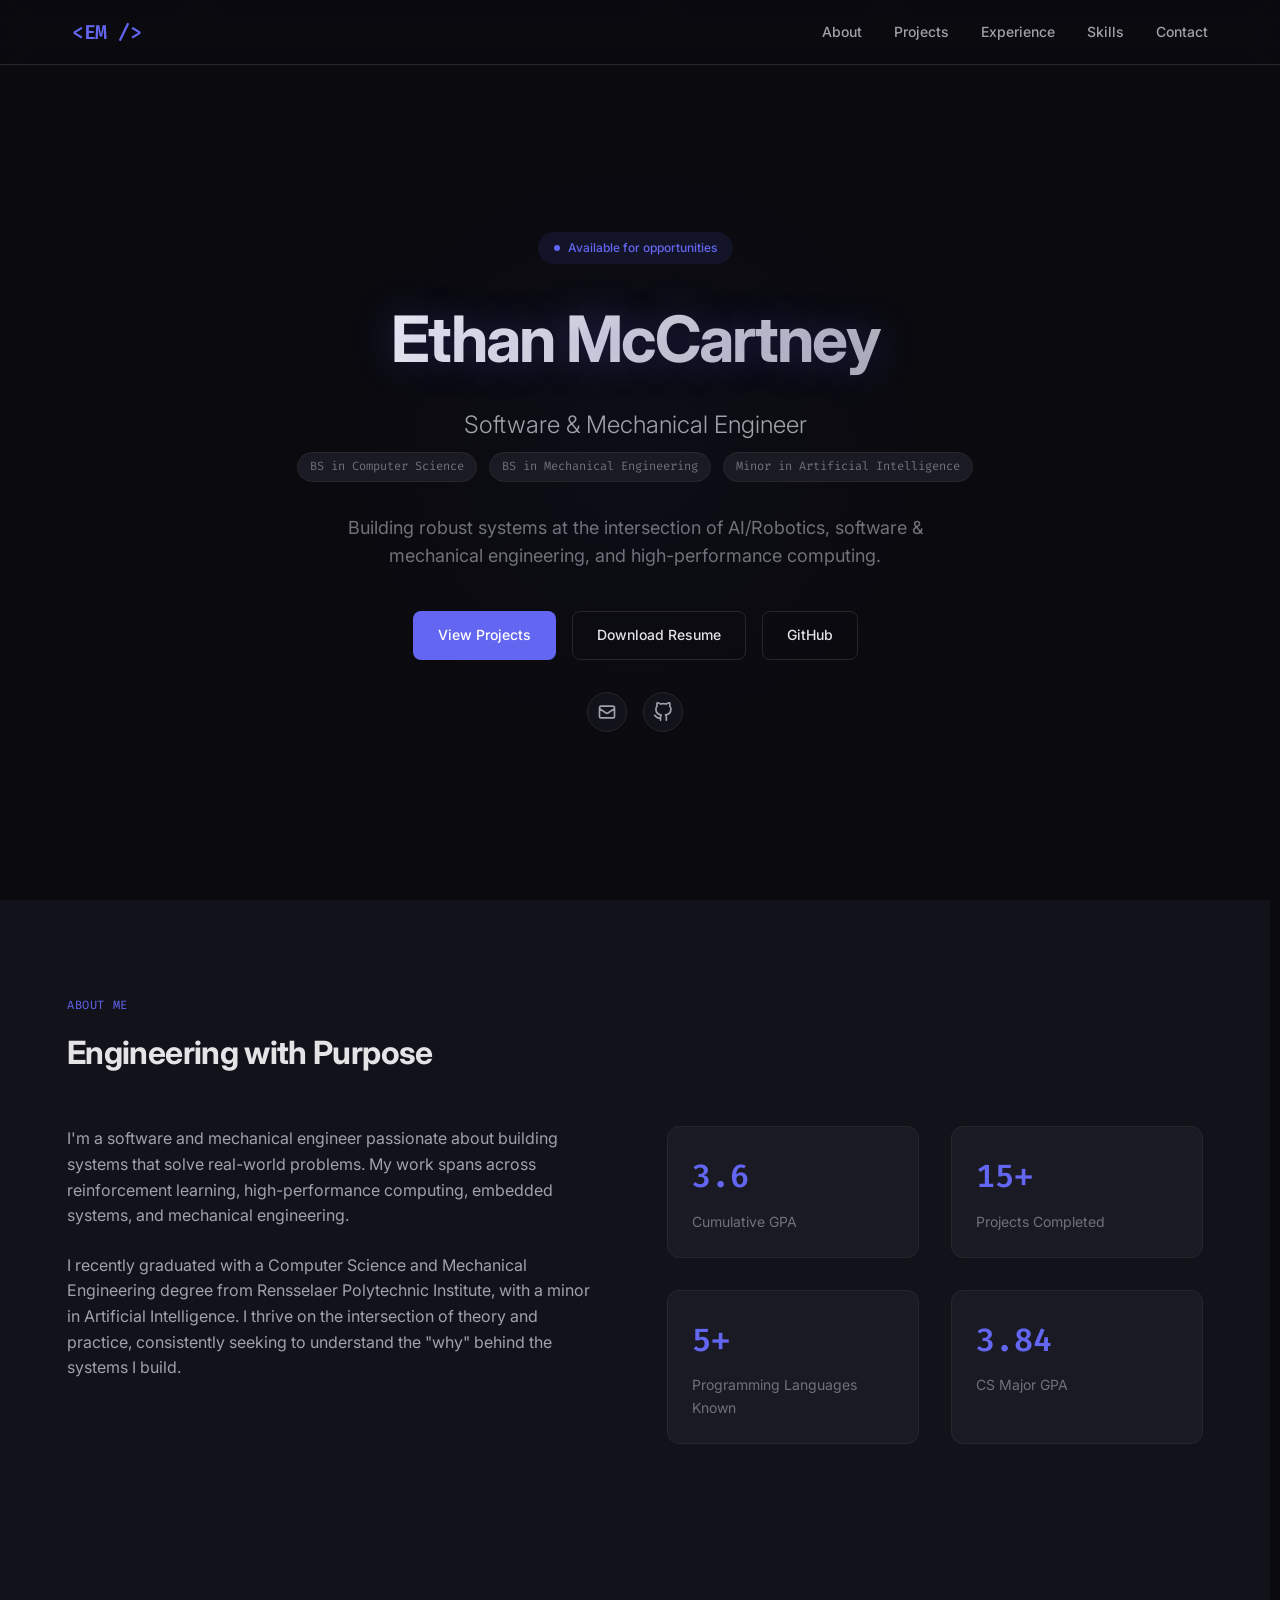
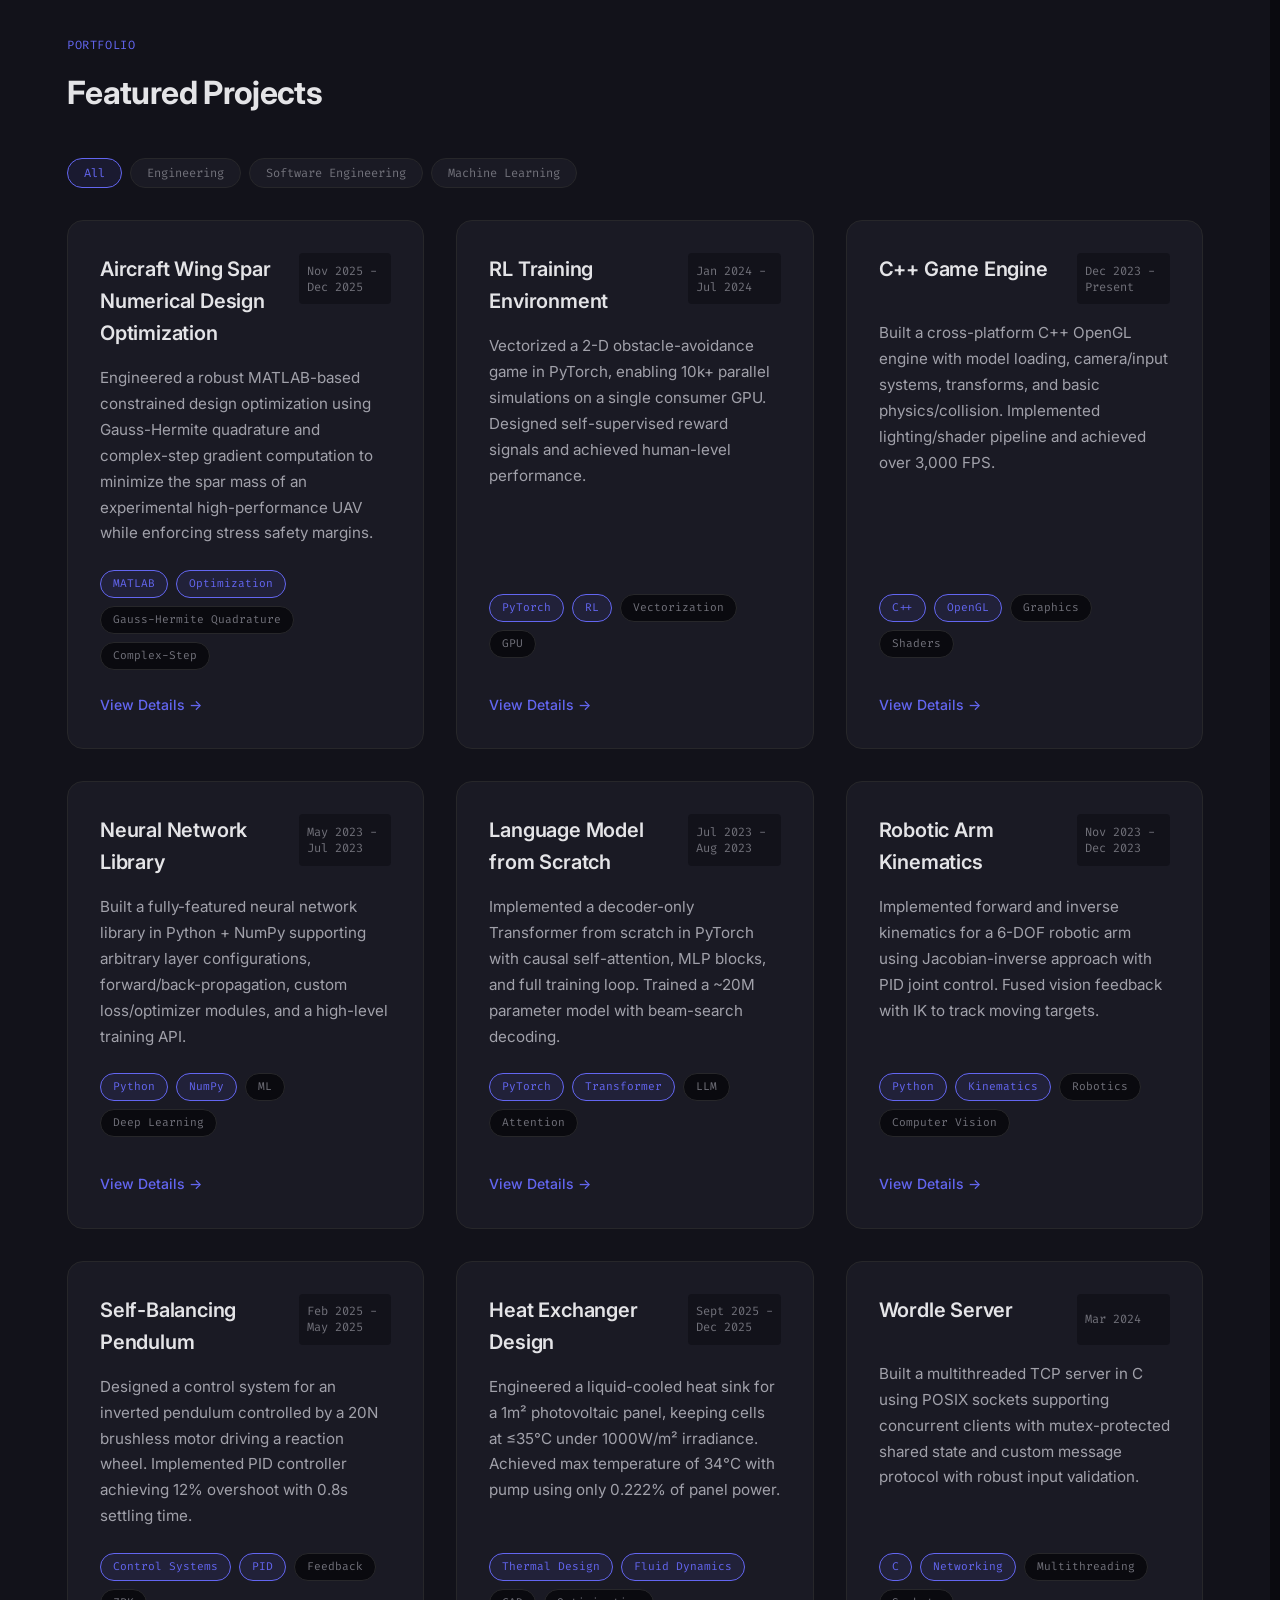
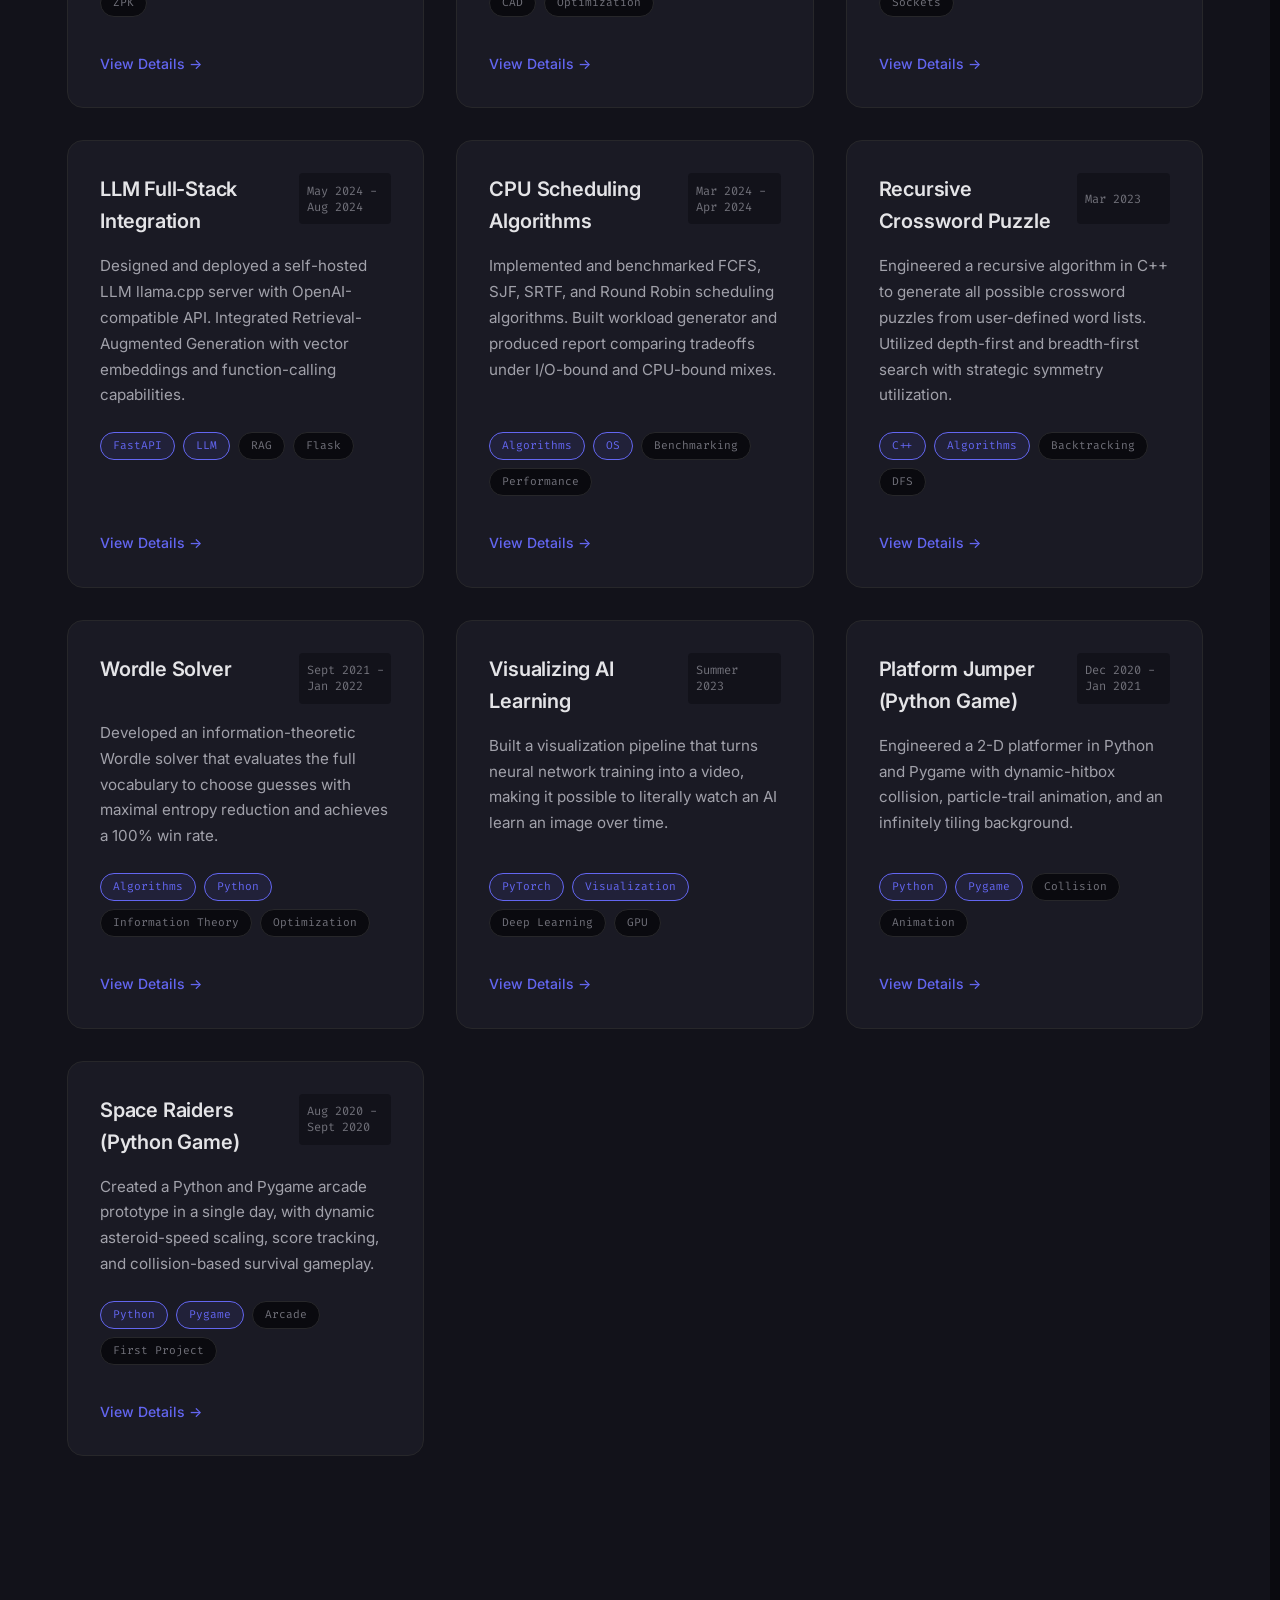
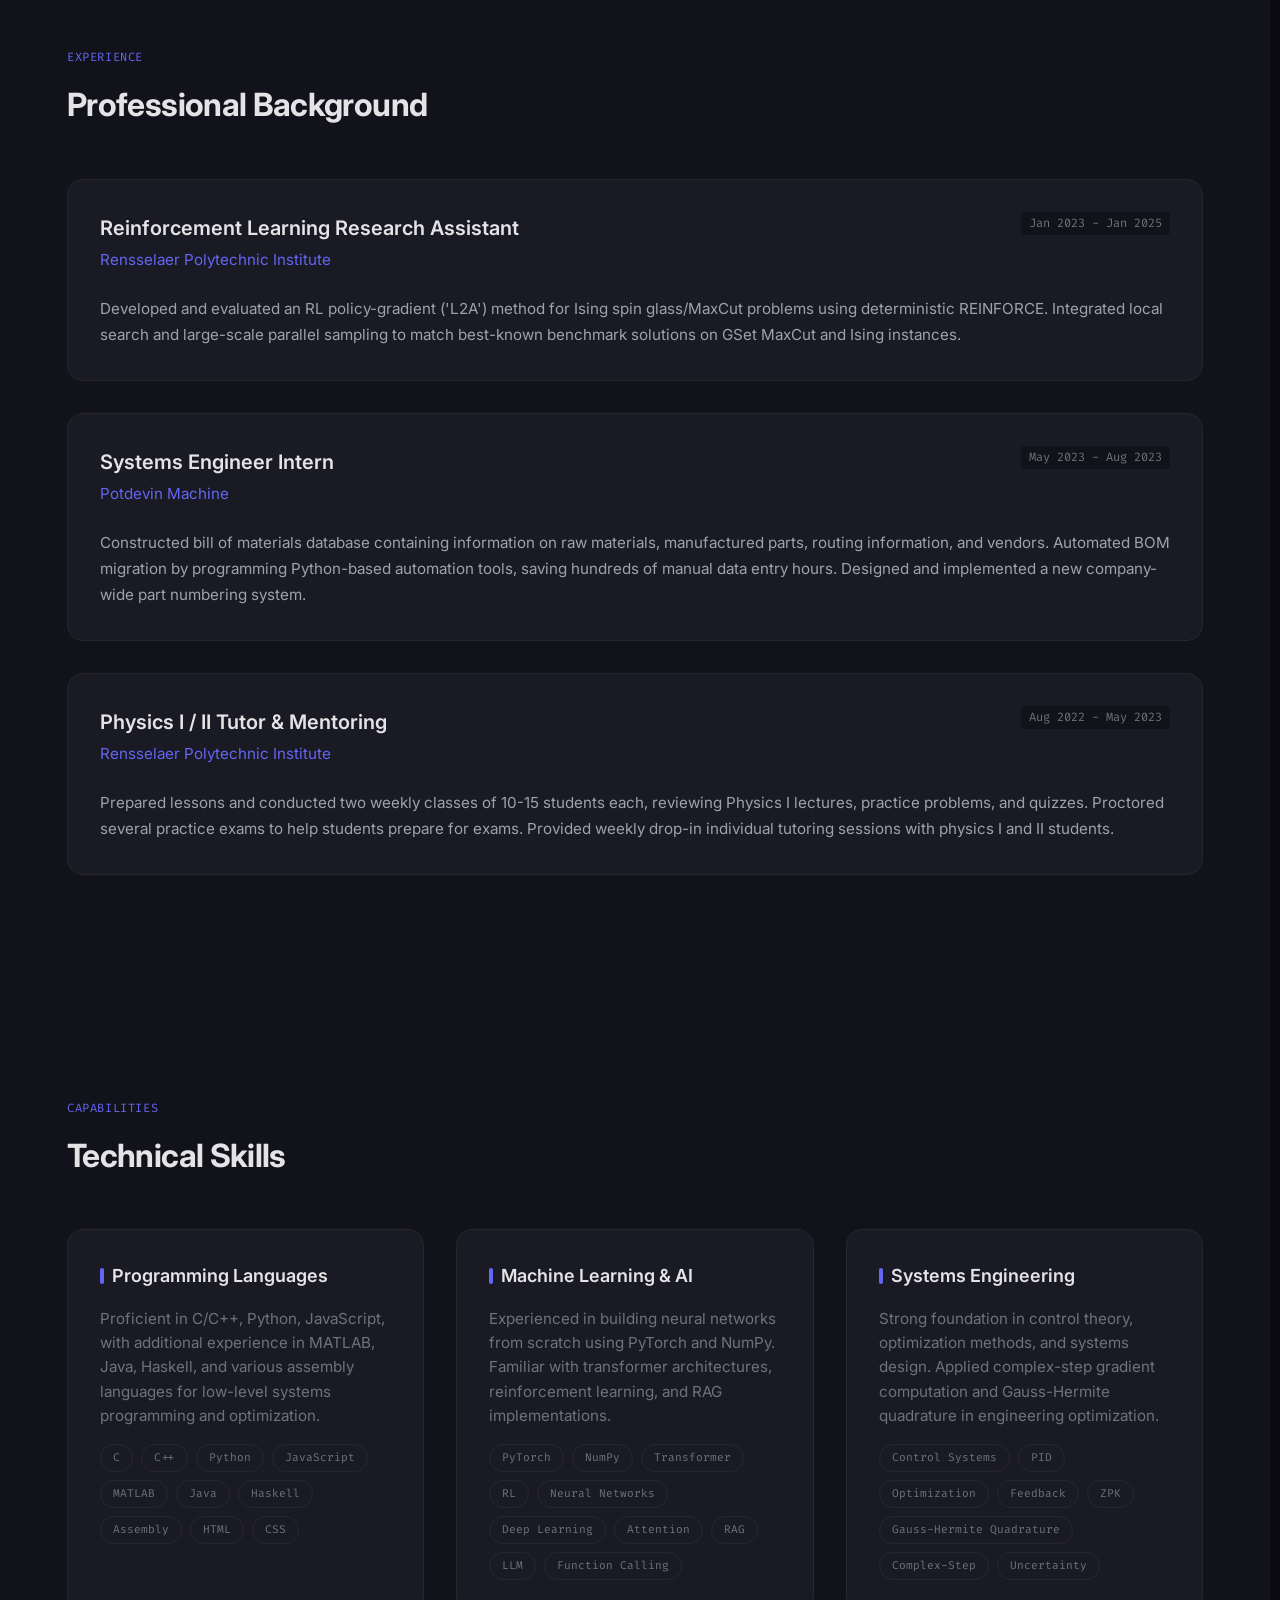
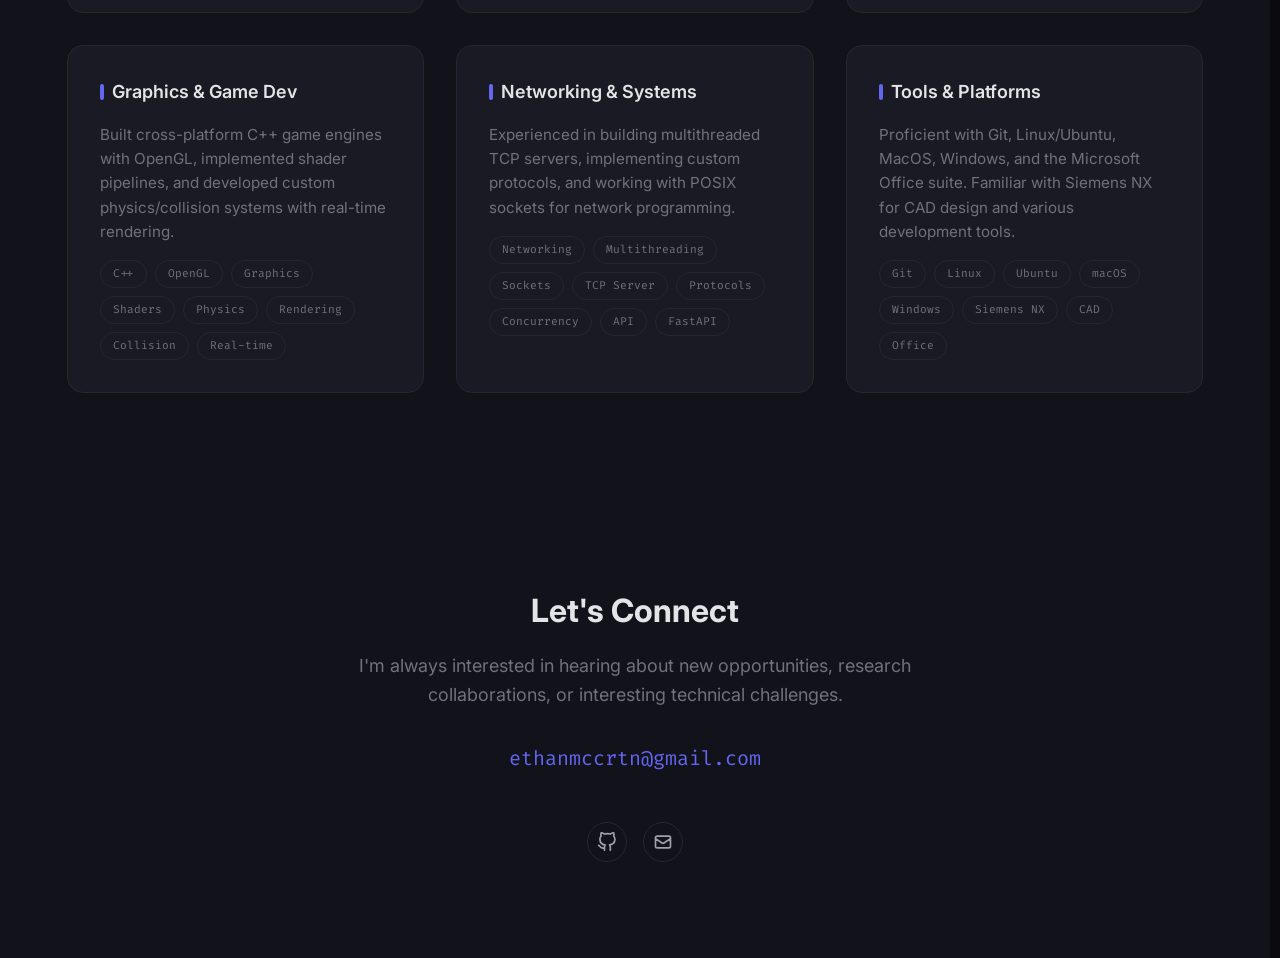
==== commit f52312a9: "added extra media" ====
--- a/index.html
+++ b/index.html
@@ -38,8 +38,8 @@
             </p>
             <div class="hero-buttons">
                 <a href="#projects" class="btn btn-primary">View Projects</a>
-                <a href="resume.pdf" class="btn btn-secondary" download="Resume - Ethan McCartney.pdf">Download Resume</a>
-                <a href="https://github.com/Master-Pr0grammer" target="_blank" class="btn btn-secondary">
+                <a href="Resume.pdf" class="btn btn-secondary" download="Resume - Ethan McCartney.pdf">Download Resume</a>
+                <a href="https://github.com/Master-Pr0grammer" target="_blank" rel="noopener noreferrer" class="btn btn-secondary">
                     GitHub
                 </a>
             </div>
@@ -49,7 +49,7 @@
                         <path stroke-linecap="round" stroke-linejoin="round" stroke-width="2" d="M3 8l7.89 5.26a2 2 0 002.22 0L21 8M5 19h14a2 2 0 002-2V7a2 2 0 00-2-2H5a2 2 0 00-2 2v10a2 2 0 002 2z" />
                     </svg>
                 </a>
-                <a href="https://github.com/Master-Pr0grammer" target="_blank" class="social-link" aria-label="GitHub">
+                <a href="https://github.com/Master-Pr0grammer" target="_blank" rel="noopener noreferrer" class="social-link" aria-label="GitHub">
                     <svg width="20" height="20" fill="none" viewBox="0 0 24 24" stroke="currentColor">
                         <path stroke-linecap="round" stroke-linejoin="round" stroke-width="2" d="M9 19c-5 1.5-5-2.5-7-3m14 6v-3.87a3.37 3.37 0 00-.94-2.61c3.14-.35 6.44-1.54 6.44-7A5.44 5.44 0 0020 4.77 5.07 5.07 0 0019.91 1S18.73.65 16 2.48a13.38 13.38 0 00-7 0C6.27.65 5.09 1 5.09 1A5.07 5.07 0 005 4.77a5.44 5.44 0 00-1.5 3.78c0 5.42 3.3 6.61 6.44 7A3.37 3.37 0 009 18.13V22" />
                     </svg>
@@ -519,7 +519,7 @@
             </p>
             <a href="mailto:ethanmccrtn@gmail.com" class="contact-email">ethanmccrtn@gmail.com</a>
             <div class="social-links" style="justify-content: center;">
-                <a href="https://github.com/Master-Pr0grammer" target="_blank" class="social-link" aria-label="GitHub">
+                <a href="https://github.com/Master-Pr0grammer" target="_blank" rel="noopener noreferrer" class="social-link" aria-label="GitHub">
                     <svg width="20" height="20" fill="none" viewBox="0 0 24 24" stroke="currentColor">
                         <path stroke-linecap="round" stroke-linejoin="round" stroke-width="2" d="M9 19c-5 1.5-5-2.5-7-3m14 6v-3.87a3.37 3.37 0 00-.94-2.61c3.14-.35 6.44-1.54 6.44-7A5.44 5.44 0 0020 4.77 5.07 5.07 0 0019.91 1S18.73.65 16 2.48a13.38 13.38 0 00-7 0C6.27.65 5.09 1 5.09 1A5.07 5.07 0 005 4.77a5.44 5.44 0 00-1.5 3.78c0 5.42 3.3 6.61 6.44 7A3.37 3.37 0 009 18.13V22" />
                     </svg>
@@ -567,6 +567,6 @@
             </div>
         </div>
     </div>
-    <script src="script.js"></script>
+    <script src="script.js?v=20260512"></script>
 </body>
 </html>
